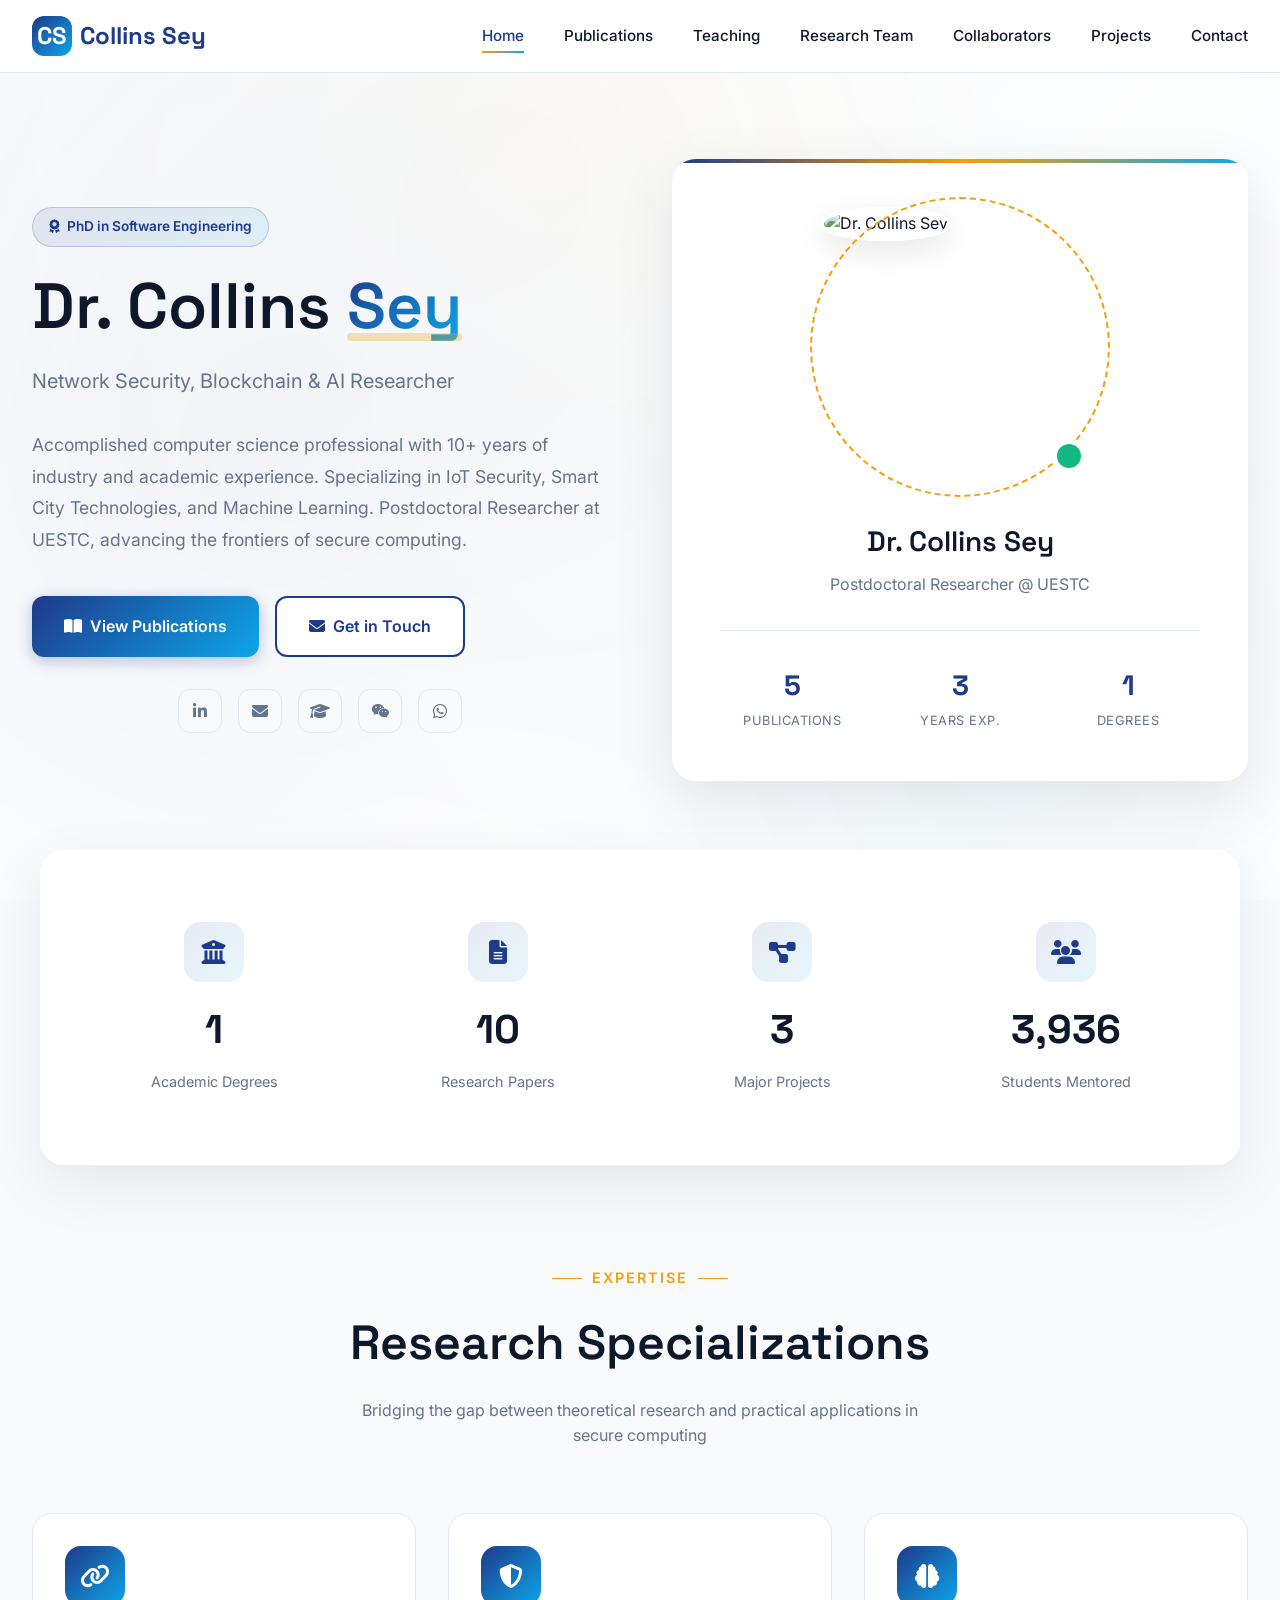
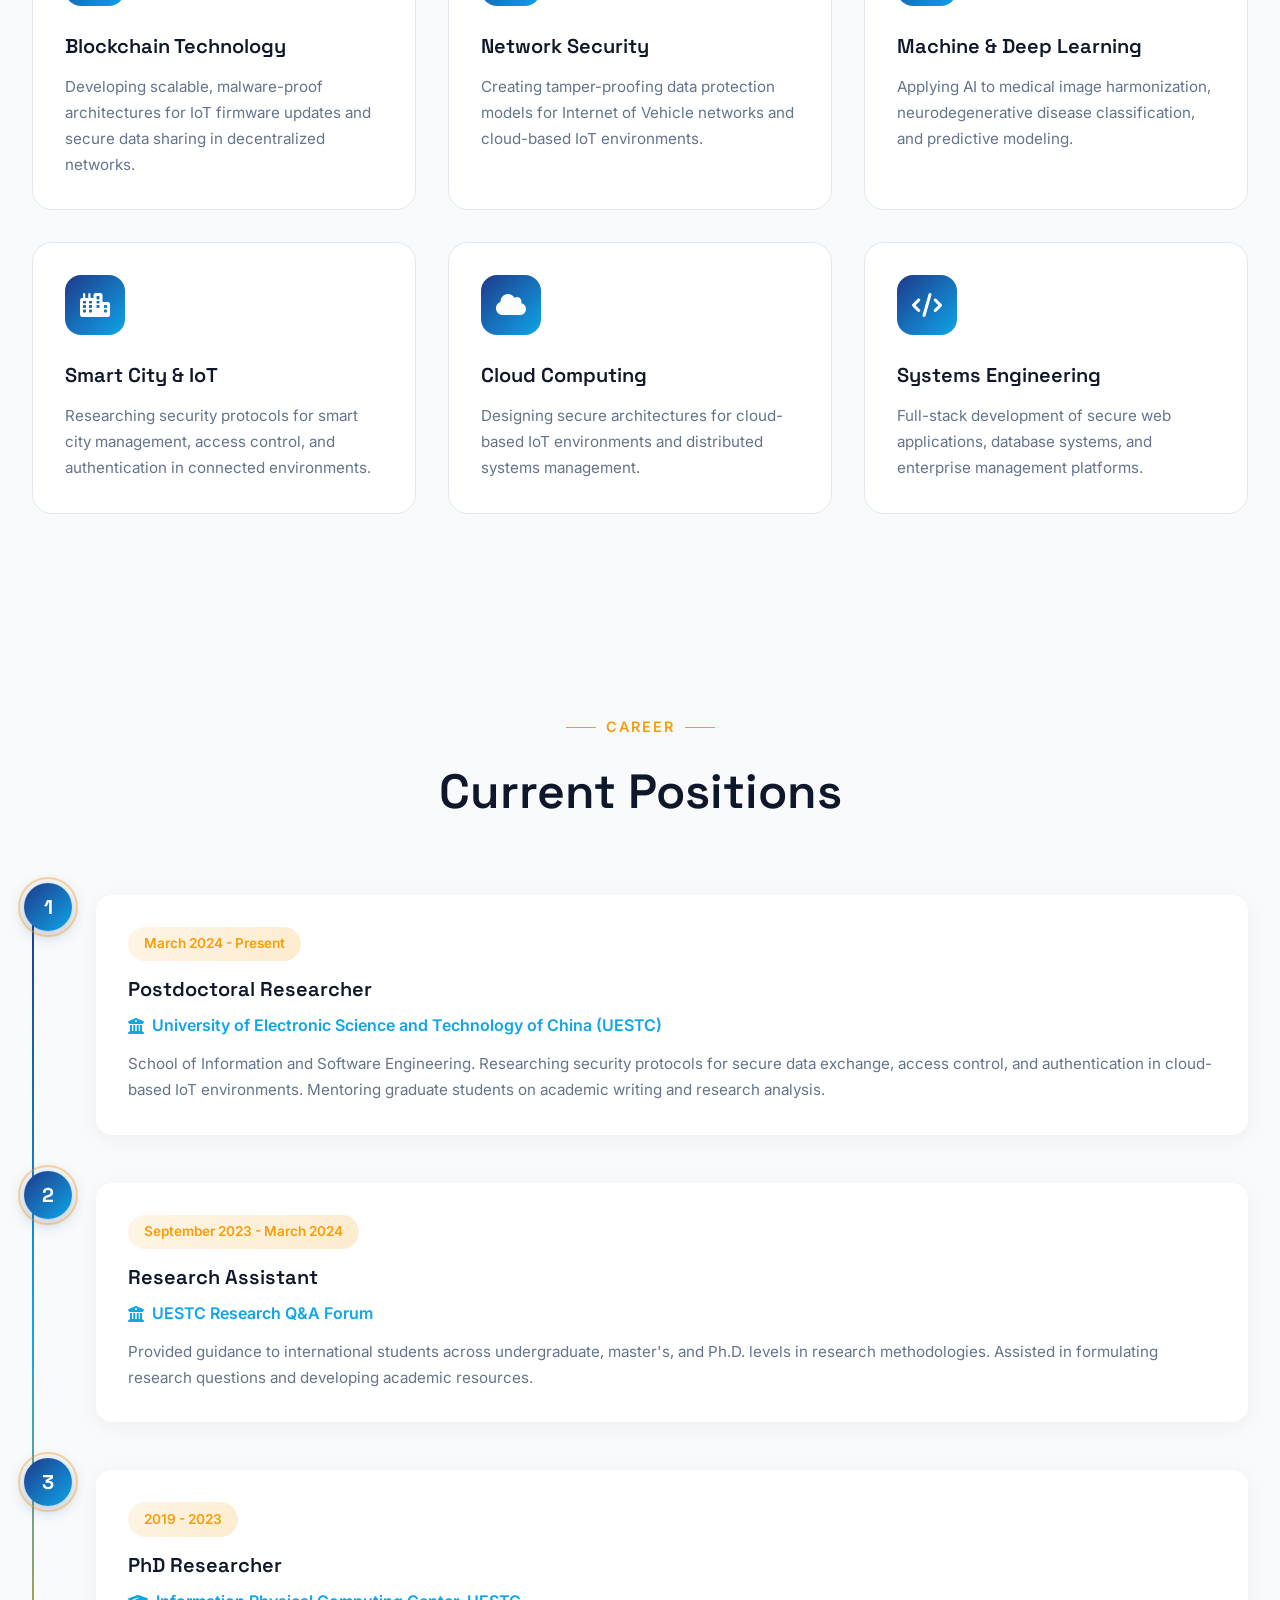
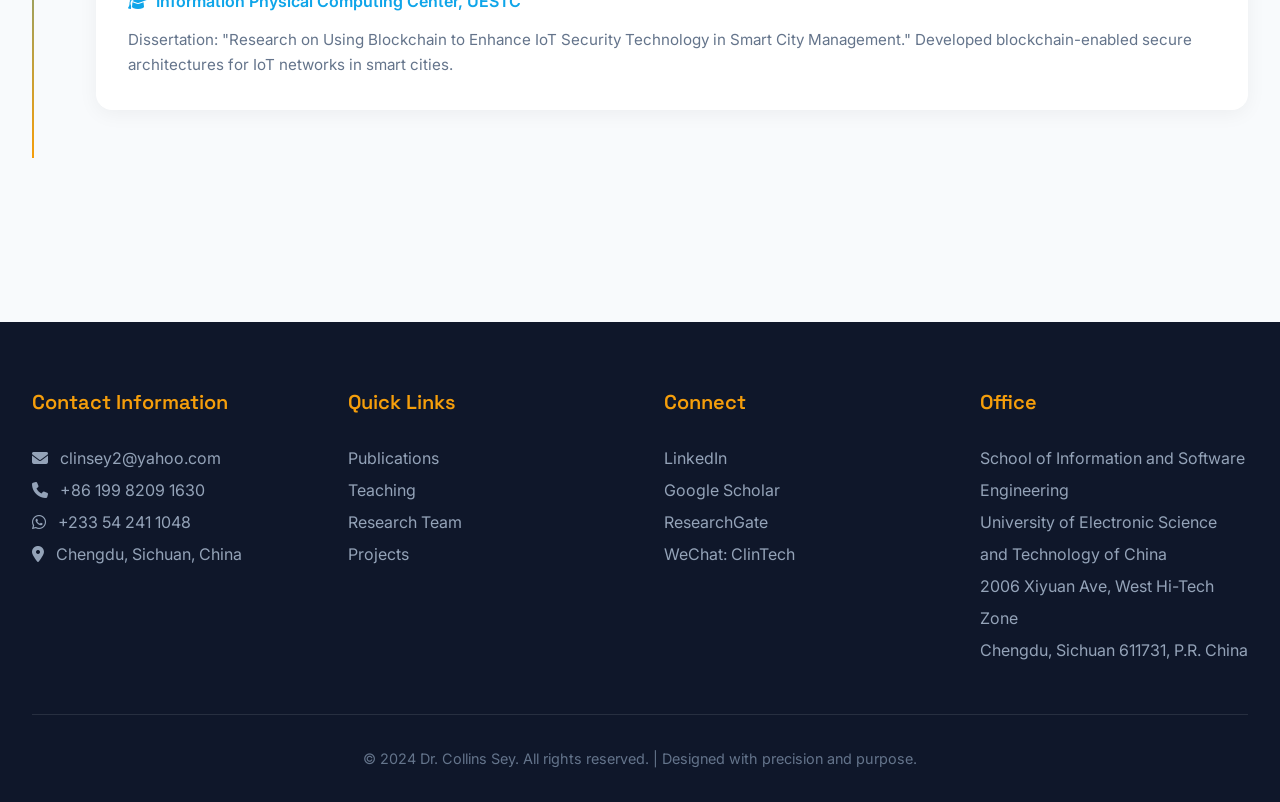
==== index.html @ 9ec41e78 "Add files via upload" ====
<!DOCTYPE html>
<html lang="en">
<head>
    <meta charset="UTF-8">
    <meta name="viewport" content="width=device-width, initial-scale=1.0">
    <title>Dr. Collins Sey | Computer Science Researcher & Educator</title>
    <meta name="description" content="Dr. Collins Sey - PhD in Software Engineering, Network Security and Blockchain Researcher, Lecturer at UESTC">
    
    <!-- Fonts -->
    <link rel="preconnect" href="https://fonts.googleapis.com">
    <link rel="preconnect" href="https://fonts.gstatic.com" crossorigin>
    <link href="https://fonts.googleapis.com/css2?family=Inter:wght@300;400;500;600;700&family=Space+Grotesk:wght@500;600;700&display=swap" rel="stylesheet">
    
    <!-- Icons -->
    <link rel="stylesheet" href="https://cdnjs.cloudflare.com/ajax/libs/font-awesome/6.4.0/css/all.min.css">
    
    <style>
        :root {
            --deep-blue: #1e3a8a;
            --gold: #f59e0b;
            --sky-blue: #0ea5e9;
            --dark-slate: #0f172a;
            --white: #ffffff;
            --light-gray: #f8fafc;
            --text-gray: #64748b;
            --border-gray: #e2e8f0;
            
            --ease-out-expo: cubic-bezier(0.16, 1, 0.3, 1);
            --ease-in-out-sine: cubic-bezier(0.37, 0, 0.63, 1);
            --ease-elastic: cubic-bezier(0.68, -0.55, 0.265, 1.55);
            --ease-bounce: cubic-bezier(0.34, 1.56, 0.64, 1);
        }

        * {
            margin: 0;
            padding: 0;
            box-sizing: border-box;
        }

        html {
            scroll-behavior: smooth;
            scroll-padding-top: 80px;
        }

        body {
            font-family: 'Inter', sans-serif;
            background-color: var(--light-gray);
            color: var(--dark-slate);
            line-height: 1.6;
            overflow-x: hidden;
        }

        h1, h2, h3, h4, h5, h6 {
            font-family: 'Space Grotesk', sans-serif;
            font-weight: 600;
        }

        /* Navigation */
        .navbar {
            position: fixed;
            top: 0;
            left: 0;
            right: 0;
            z-index: 1000;
            background: rgba(255, 255, 255, 0.95);
            backdrop-filter: blur(20px);
            border-bottom: 1px solid var(--border-gray);
            transition: all 0.3s var(--ease-out-expo);
        }

        .navbar.scrolled {
            box-shadow: 0 4px 20px rgba(15, 23, 42, 0.08);
        }

        .nav-container {
            max-width: 1400px;
            margin: 0 auto;
            padding: 1rem 2rem;
            display: flex;
            justify-content: space-between;
            align-items: center;
        }

        .logo {
            font-family: 'Space Grotesk', sans-serif;
            font-size: 1.5rem;
            font-weight: 700;
            color: var(--deep-blue);
            text-decoration: none;
            display: flex;
            align-items: center;
            gap: 0.5rem;
            transition: transform 0.3s var(--ease-elastic);
        }

        .logo:hover {
            transform: scale(1.05);
        }

        .logo-icon {
            width: 40px;
            height: 40px;
            background: linear-gradient(135deg, var(--deep-blue), var(--sky-blue));
            border-radius: 12px;
            display: flex;
            align-items: center;
            justify-content: center;
            color: white;
            font-weight: 700;
            animation: pulse 2s var(--ease-in-out-sine) infinite;
        }

        @keyframes pulse {
            0%, 100% { transform: scale(1); box-shadow: 0 0 0 0 rgba(30, 58, 138, 0.4); }
            50% { transform: scale(1.05); box-shadow: 0 0 0 10px rgba(30, 58, 138, 0); }
        }

        .nav-menu {
            display: flex;
            list-style: none;
            gap: 2.5rem;
            align-items: center;
        }

        .nav-link {
            text-decoration: none;
            color: var(--dark-slate);
            font-weight: 500;
            font-size: 0.95rem;
            position: relative;
            padding: 0.5rem 0;
            transition: color 0.3s ease;
        }

        .nav-link::after {
            content: '';
            position: absolute;
            bottom: 0;
            left: 0;
            width: 0;
            height: 2px;
            background: linear-gradient(90deg, var(--gold), var(--sky-blue));
            transition: width 0.3s var(--ease-out-expo);
        }

        .nav-link:hover {
            color: var(--deep-blue);
        }

        .nav-link:hover::after {
            width: 100%;
        }

        .nav-link.active {
            color: var(--deep-blue);
        }

        .nav-link.active::after {
            width: 100%;
        }

        .hamburger {
            display: none;
            flex-direction: column;
            gap: 5px;
            cursor: pointer;
            padding: 0.5rem;
            background: none;
            border: none;
        }

        .hamburger span {
            width: 25px;
            height: 2px;
            background: var(--dark-slate);
            transition: all 0.3s var(--ease-out-expo);
            border-radius: 2px;
        }

        .hamburger.active span:nth-child(1) {
            transform: rotate(45deg) translate(5px, 5px);
        }

        .hamburger.active span:nth-child(2) {
            opacity: 0;
        }

        .hamburger.active span:nth-child(3) {
            transform: rotate(-45deg) translate(5px, -5px);
        }

        /* Mobile Menu */
        .mobile-menu {
            position: fixed;
            top: 70px;
            left: 0;
            right: 0;
            background: white;
            padding: 2rem;
            transform: translateY(-100%);
            opacity: 0;
            visibility: hidden;
            transition: all 0.4s var(--ease-out-expo);
            box-shadow: 0 10px 30px rgba(0,0,0,0.1);
        }

        .mobile-menu.active {
            transform: translateY(0);
            opacity: 1;
            visibility: visible;
        }

        .mobile-menu .nav-link {
            display: block;
            padding: 1rem 0;
            font-size: 1.1rem;
            border-bottom: 1px solid var(--border-gray);
        }

        /* Hero Section */
        .hero {
            min-height: 100vh;
            display: flex;
            align-items: center;
            padding: 120px 2rem 80px;
            position: relative;
            overflow: hidden;
            background: linear-gradient(135deg, var(--light-gray) 0%, #ffffff 100%);
        }

        .hero-bg-pattern {
            position: absolute;
            top: 0;
            left: 0;
            right: 0;
            bottom: 0;
            opacity: 0.03;
            background-image: 
                radial-gradient(circle at 20% 50%, var(--deep-blue) 0%, transparent 50%),
                radial-gradient(circle at 80% 80%, var(--sky-blue) 0%, transparent 50%),
                radial-gradient(circle at 40% 20%, var(--gold) 0%, transparent 50%);
            animation: float 20s ease-in-out infinite;
        }

        @keyframes float {
            0%, 100% { transform: translate(0, 0); }
            50% { transform: translate(-20px, -20px); }
        }

        .hero-container {
            max-width: 1400px;
            margin: 0 auto;
            display: grid;
            grid-template-columns: 1fr 1fr;
            gap: 4rem;
            align-items: center;
            position: relative;
            z-index: 1;
        }

        .hero-content {
            opacity: 0;
            transform: translateY(30px);
            animation: slideUp 0.8s var(--ease-out-expo) forwards;
        }

        @keyframes slideUp {
            to {
                opacity: 1;
                transform: translateY(0);
            }
        }

        .hero-badge {
            display: inline-flex;
            align-items: center;
            gap: 0.5rem;
            background: linear-gradient(135deg, rgba(30, 58, 138, 0.1), rgba(14, 165, 233, 0.1));
            color: var(--deep-blue);
            padding: 0.5rem 1rem;
            border-radius: 50px;
            font-size: 0.85rem;
            font-weight: 600;
            margin-bottom: 1.5rem;
            border: 1px solid rgba(30, 58, 138, 0.2);
            animation: bounce 2s var(--ease-elastic) infinite;
        }

        @keyframes bounce {
            0%, 100% { transform: translateY(0); }
            50% { transform: translateY(-5px); }
        }

        .hero-title {
            font-size: clamp(2.5rem, 5vw, 4rem);
            line-height: 1.1;
            margin-bottom: 1.5rem;
            color: var(--dark-slate);
        }

        .hero-title .highlight {
            background: linear-gradient(135deg, var(--deep-blue), var(--sky-blue));
            -webkit-background-clip: text;
            -webkit-text-fill-color: transparent;
            background-clip: text;
            position: relative;
            display: inline-block;
        }

        .hero-title .highlight::after {
            content: '';
            position: absolute;
            bottom: 0;
            left: 0;
            width: 100%;
            height: 8px;
            background: var(--gold);
            opacity: 0.3;
            border-radius: 4px;
            transform: scaleX(0);
            transform-origin: left;
            animation: expandLine 0.8s var(--ease-out-expo) 0.5s forwards;
        }

        @keyframes expandLine {
            to { transform: scaleX(1); }
        }

        .hero-subtitle {
            font-size: 1.25rem;
            color: var(--text-gray);
            margin-bottom: 2rem;
            font-weight: 400;
            opacity: 0;
            animation: slideUp 0.8s var(--ease-out-expo) 0.2s forwards;
        }

        .hero-description {
            font-size: 1.1rem;
            color: var(--text-gray);
            margin-bottom: 2.5rem;
            max-width: 600px;
            line-height: 1.8;
            opacity: 0;
            animation: slideUp 0.8s var(--ease-out-expo) 0.3s forwards;
        }

        .hero-cta {
            display: flex;
            gap: 1rem;
            flex-wrap: wrap;
            opacity: 0;
            animation: slideUp 0.8s var(--ease-out-expo) 0.4s forwards;
        }

        .btn {
            display: inline-flex;
            align-items: center;
            gap: 0.5rem;
            padding: 1rem 2rem;
            border-radius: 12px;
            font-weight: 600;
            text-decoration: none;
            transition: all 0.3s var(--ease-out-expo);
            cursor: pointer;
            border: none;
            font-size: 1rem;
        }

        .btn-primary {
            background: linear-gradient(135deg, var(--deep-blue), var(--sky-blue));
            color: white;
            box-shadow: 0 4px 15px rgba(30, 58, 138, 0.3);
        }

        .btn-primary:hover {
            transform: translateY(-3px);
            box-shadow: 0 8px 25px rgba(30, 58, 138, 0.4);
        }

        .btn-secondary {
            background: white;
            color: var(--deep-blue);
            border: 2px solid var(--deep-blue);
        }

        .btn-secondary:hover {
            background: var(--deep-blue);
            color: white;
            transform: translateY(-3px);
        }

        /* Hero Image/Card - ENLARGED */
        .hero-visual {
            position: relative;
            opacity: 0;
            transform: translateX(30px);
            animation: slideInRight 0.8s var(--ease-out-expo) 0.3s forwards;
        }

        @keyframes slideInRight {
            to {
                opacity: 1;
                transform: translateX(0);
            }
        }

        .profile-card {
            background: white;
            border-radius: 24px;
            padding: 3rem;
            box-shadow: 0 20px 60px rgba(15, 23, 42, 0.1);
            position: relative;
            overflow: hidden;
        }

        .profile-card::before {
            content: '';
            position: absolute;
            top: 0;
            left: 0;
            right: 0;
            height: 4px;
            background: linear-gradient(90deg, var(--deep-blue), var(--gold), var(--sky-blue));
        }

        /* ENLARGED Profile Image Container */
        .profile-image-container {
            width: 280px;
            height: 280px;
            margin: 0 auto 2rem;
            position: relative;
        }

        .profile-image {
            width: 100%;
            height: 100%;
            border-radius: 50%;
            object-fit: cover;
            border: 4px solid white;
            box-shadow: 0 10px 30px rgba(0,0,0,0.1);
        }

        .profile-ring {
            position: absolute;
            top: -10px;
            left: -10px;
            right: -10px;
            bottom: -10px;
            border: 2px dashed var(--gold);
            border-radius: 50%;
            animation: rotate 20s linear infinite;
        }

        @keyframes rotate {
            from { transform: rotate(0deg); }
            to { transform: rotate(360deg); }
        }

        .profile-status {
            position: absolute;
            bottom: 15px;
            right: 15px;
            width: 32px;
            height: 32px;
            background: #10b981;
            border: 4px solid white;
            border-radius: 50%;
            animation: pulse-green 2s infinite;
        }

        @keyframes pulse-green {
            0%, 100% { box-shadow: 0 0 0 0 rgba(16, 185, 129, 0.4); }
            50% { box-shadow: 0 0 0 12px rgba(16, 185, 129, 0); }
        }

        .profile-info {
            text-align: center;
        }

        .profile-name {
            font-size: 1.75rem;
            color: var(--dark-slate);
            margin-bottom: 0.5rem;
        }

        .profile-title {
            color: var(--text-gray);
            font-size: 1rem;
            margin-bottom: 2rem;
        }

        .profile-stats {
            display: grid;
            grid-template-columns: repeat(3, 1fr);
            gap: 1.5rem;
            margin-top: 2rem;
            padding-top: 2rem;
            border-top: 1px solid var(--border-gray);
        }

        .stat-item {
            text-align: center;
        }

        .stat-number {
            font-family: 'Space Grotesk', sans-serif;
            font-size: 1.75rem;
            font-weight: 700;
            color: var(--deep-blue);
            display: block;
        }

        .stat-label {
            font-size: 0.8rem;
            color: var(--text-gray);
            text-transform: uppercase;
            letter-spacing: 0.5px;
        }

        /* Progress Bar */
        .scroll-progress {
            position: fixed;
            top: 0;
            left: 0;
            height: 3px;
            background: linear-gradient(90deg, var(--deep-blue), var(--gold), var(--sky-blue));
            z-index: 1001;
            width: 0%;
            transition: width 0.1s linear;
        }

        /* Social Links */
        .social-links {
            display: flex;
            gap: 1rem;
            margin-top: 2rem;
            justify-content: center;
        }

        .social-link {
            width: 44px;
            height: 44px;
            border-radius: 12px;
            display: flex;
            align-items: center;
            justify-content: center;
            color: var(--text-gray);
            background: var(--light-gray);
            text-decoration: none;
            transition: all 0.3s var(--ease-elastic);
            border: 1px solid var(--border-gray);
        }

        .social-link:hover {
            background: var(--deep-blue);
            color: white;
            transform: translateY(-5px) scale(1.1);
            border-color: var(--deep-blue);
        }

        /* Section Styling */
        section {
            padding: 100px 2rem;
            max-width: 1400px;
            margin: 0 auto;
        }

        .section-header {
            text-align: center;
            margin-bottom: 4rem;
        }

        .section-tag {
            display: inline-block;
            color: var(--gold);
            font-weight: 600;
            font-size: 0.9rem;
            text-transform: uppercase;
            letter-spacing: 2px;
            margin-bottom: 1rem;
            position: relative;
        }

        .section-tag::before,
        .section-tag::after {
            content: '';
            position: absolute;
            top: 50%;
            width: 30px;
            height: 1px;
            background: var(--gold);
        }

        .section-tag::before { right: calc(100% + 10px); }
        .section-tag::after { left: calc(100% + 10px); }

        .section-title {
            font-size: clamp(2rem, 4vw, 3rem);
            color: var(--dark-slate);
            margin-bottom: 1rem;
        }

        /* Quick Stats Section */
        .quick-stats {
            background: white;
            border-radius: 24px;
            padding: 3rem;
            margin: -50px auto 0;
            max-width: 1200px;
            box-shadow: 0 20px 60px rgba(15, 23, 42, 0.08);
            display: grid;
            grid-template-columns: repeat(4, 1fr);
            gap: 2rem;
            position: relative;
            z-index: 2;
            opacity: 0;
            transform: translateY(30px);
        }

        .quick-stats.visible {
            animation: slideUp 0.8s var(--ease-out-expo) forwards;
        }

        .quick-stat {
            text-align: center;
            padding: 1.5rem;
            border-radius: 16px;
            transition: all 0.3s var(--ease-out-expo);
            position: relative;
            overflow: hidden;
        }

        .quick-stat::before {
            content: '';
            position: absolute;
            top: 0;
            left: 0;
            width: 100%;
            height: 4px;
            background: var(--deep-blue);
            transform: scaleX(0);
            transition: transform 0.3s var(--ease-out-expo);
        }

        .quick-stat:hover {
            background: var(--light-gray);
            transform: translateY(-5px);
        }

        .quick-stat:hover::before {
            transform: scaleX(1);
        }

        .quick-stat-icon {
            width: 60px;
            height: 60px;
            background: linear-gradient(135deg, rgba(30, 58, 138, 0.1), rgba(14, 165, 233, 0.1));
            border-radius: 16px;
            display: flex;
            align-items: center;
            justify-content: center;
            margin: 0 auto 1rem;
            color: var(--deep-blue);
            font-size: 1.5rem;
            transition: all 0.3s var(--ease-elastic);
        }

        .quick-stat:hover .quick-stat-icon {
            transform: scale(1.1) rotate(5deg);
            background: linear-gradient(135deg, var(--deep-blue), var(--sky-blue));
            color: white;
        }

        .quick-stat-number {
            font-family: 'Space Grotesk', sans-serif;
            font-size: 2.5rem;
            font-weight: 700;
            color: var(--dark-slate);
            margin-bottom: 0.5rem;
        }

        .quick-stat-label {
            color: var(--text-gray);
            font-size: 0.9rem;
        }

        /* Specializations Grid */
        .specializations {
            display: grid;
            grid-template-columns: repeat(auto-fit, minmax(300px, 1fr));
            gap: 2rem;
            margin-top: 3rem;
        }

        .spec-card {
            background: white;
            padding: 2rem;
            border-radius: 20px;
            border: 1px solid var(--border-gray);
            transition: all 0.4s var(--ease-out-expo);
            position: relative;
            overflow: hidden;
            opacity: 0;
            transform: translateY(30px);
        }

        .spec-card.visible {
            animation: slideUp 0.6s var(--ease-out-expo) forwards;
        }

        .spec-card:hover {
            transform: translateY(-10px);
            box-shadow: 0 20px 40px rgba(15, 23, 42, 0.1);
            border-color: var(--deep-blue);
        }

        .spec-card::after {
            content: '';
            position: absolute;
            top: 0;
            left: 0;
            width: 100%;
            height: 100%;
            background: linear-gradient(135deg, transparent 0%, rgba(30, 58, 138, 0.03) 100%);
            opacity: 0;
            transition: opacity 0.3s ease;
        }

        .spec-card:hover::after {
            opacity: 1;
        }

        .spec-icon {
            width: 60px;
            height: 60px;
            background: linear-gradient(135deg, var(--deep-blue), var(--sky-blue));
            border-radius: 16px;
            display: flex;
            align-items: center;
            justify-content: center;
            color: white;
            font-size: 1.5rem;
            margin-bottom: 1.5rem;
            transition: transform 0.3s var(--ease-elastic);
        }

        .spec-card:hover .spec-icon {
            transform: scale(1.1) rotate(-5deg);
        }

        .spec-title {
            font-size: 1.25rem;
            margin-bottom: 0.75rem;
            color: var(--dark-slate);
        }

        .spec-desc {
            color: var(--text-gray);
            font-size: 0.95rem;
            line-height: 1.7;
        }

        /* Timeline for Experience - IMPROVED BOUNCING STEPS */
        .timeline {
            position: relative;
            padding-left: 4rem;
        }

        .timeline::before {
            content: '';
            position: absolute;
            left: 0;
            top: 0;
            bottom: 0;
            width: 2px;
            background: linear-gradient(180deg, var(--deep-blue), var(--sky-blue), var(--gold));
        }

        .timeline-item {
            position: relative;
            padding-bottom: 3rem;
            opacity: 0;
            transform: translateX(30px);
        }

        .timeline-item.visible {
            animation: slideInRight 0.6s var(--ease-out-expo) forwards;
        }

        .timeline-item::before {
            content: '';
            position: absolute;
            left: -4rem;
            top: 0;
            width: 16px;
            height: 16px;
            background: white;
            border: 3px solid var(--deep-blue);
            border-radius: 50%;
            transform: translateX(-7px);
            transition: all 0.3s var(--ease-elastic);
        }

        .timeline-item:hover::before {
            background: var(--gold);
            transform: translateX(-7px) scale(1.3);
            border-color: var(--gold);
        }

        .timeline-content {
            background: white;
            padding: 2rem;
            border-radius: 16px;
            box-shadow: 0 4px 20px rgba(0,0,0,0.05);
            transition: all 0.3s var(--ease-out-expo);
        }

        .timeline-content:hover {
            transform: translateX(10px);
            box-shadow: 0 8px 30px rgba(0,0,0,0.1);
        }

        .timeline-date {
            display: inline-block;
            background: linear-gradient(135deg, rgba(245, 158, 11, 0.1), rgba(245, 158, 11, 0.2));
            color: var(--gold);
            padding: 0.4rem 1rem;
            border-radius: 50px;
            font-size: 0.85rem;
            font-weight: 600;
            margin-bottom: 0.75rem;
        }

        .timeline-title {
            font-size: 1.25rem;
            color: var(--dark-slate);
            margin-bottom: 0.5rem;
        }

        .timeline-org {
            color: var(--sky-blue);
            font-weight: 600;
            margin-bottom: 0.75rem;
            display: flex;
            align-items: center;
            gap: 0.5rem;
        }

        .timeline-desc {
            color: var(--text-gray);
            font-size: 0.95rem;
            line-height: 1.7;
        }

        /* IMPROVED Bouncing Step Numbers */
        .step-number {
            position: absolute;
            left: -4.5rem;
            top: -0.75rem;
            width: 48px;
            height: 48px;
            background: linear-gradient(135deg, var(--deep-blue), var(--sky-blue));
            color: white;
            border-radius: 50%;
            display: flex;
            align-items: center;
            justify-content: center;
            font-family: 'Space Grotesk', sans-serif;
            font-weight: 700;
            font-size: 1.25rem;
            box-shadow: 0 4px 15px rgba(30, 58, 138, 0.3);
            z-index: 10;
            animation: bounce-step-enhanced 2.5s var(--ease-bounce) infinite;
            animation-delay: calc(var(--step) * 0.4s);
        }

        /* Shadow ring for depth */
        .step-number::before {
            content: '';
            position: absolute;
            top: 50%;
            left: 50%;
            transform: translate(-50%, -50%);
            width: 56px;
            height: 56px;
            border: 2px solid var(--gold);
            border-radius: 50%;
            opacity: 0.4;
            animation: pulse-ring 2.5s ease-out infinite;
            animation-delay: calc(var(--step) * 0.4s);
        }

        @keyframes bounce-step-enhanced {
            0%, 100% { 
                transform: translateY(0) scale(1); 
                box-shadow: 0 4px 15px rgba(30, 58, 138, 0.3);
            }
            25% { 
                transform: translateY(-12px) scale(1.05); 
                box-shadow: 0 8px 25px rgba(30, 58, 138, 0.4);
            }
            50% { 
                transform: translateY(0) scale(1); 
                box-shadow: 0 4px 15px rgba(30, 58, 138, 0.3);
            }
            75% { 
                transform: translateY(-6px) scale(1.02); 
                box-shadow: 0 6px 20px rgba(30, 58, 138, 0.35);
            }
        }

        @keyframes pulse-ring {
            0%, 100% { 
                transform: translate(-50%, -50%) scale(1); 
                opacity: 0.4;
            }
            50% { 
                transform: translate(-50%, -50%) scale(1.2); 
                opacity: 0;
            }
        }

        /* Hover state for step numbers */
        .timeline-item:hover .step-number {
            animation-play-state: paused;
            transform: scale(1.1);
            background: linear-gradient(135deg, var(--gold), #fbbf24);
        }

        /* Footer */
        footer {
            background: var(--dark-slate);
            color: white;
            padding: 4rem 2rem 2rem;
            margin-top: 4rem;
        }

        .footer-content {
            max-width: 1400px;
            margin: 0 auto;
            display: grid;
            grid-template-columns: repeat(auto-fit, minmax(250px, 1fr));
            gap: 3rem;
        }

        .footer-section h3 {
            color: var(--gold);
            margin-bottom: 1.5rem;
            font-size: 1.25rem;
        }

        .footer-section p, .footer-section a {
            color: #94a3b8;
            text-decoration: none;
            line-height: 2;
            transition: color 0.3s ease;
        }

        .footer-section a:hover {
            color: var(--sky-blue);
        }

        .footer-bottom {
            max-width: 1400px;
            margin: 3rem auto 0;
            padding-top: 2rem;
            border-top: 1px solid rgba(255,255,255,0.1);
            text-align: center;
            color: #64748b;
            font-size: 0.9rem;
        }

        /* Responsive */
        @media (max-width: 1024px) {
            .hero-container {
                grid-template-columns: 1fr;
                text-align: center;
            }

            .hero-description {
                margin-left: auto;
                margin-right: auto;
            }

            .hero-cta {
                justify-content: center;
            }

            .hero-visual {
                order: -1;
            }

            /* Adjusted profile size for tablet */
            .profile-image-container {
                width: 240px;
                height: 240px;
            }

            .quick-stats {
                grid-template-columns: repeat(2, 1fr);
            }
        }

        @media (max-width: 768px) {
            .nav-menu {
                display: none;
            }

            .hamburger {
                display: flex;
            }

            .hero {
                padding: 100px 1.5rem 60px;
            }

            /* Adjusted profile size for mobile */
            .profile-image-container {
                width: 200px;
                height: 200px;
            }

            .profile-card {
                padding: 2rem;
            }

            .quick-stats {
                grid-template-columns: 1fr;
                margin-top: 2rem;
                padding: 2rem;
            }

            .timeline {
                padding-left: 3rem;
            }

            .step-number {
                left: -3.5rem;
                width: 40px;
                height: 40px;
                font-size: 1rem;
            }

            .step-number::before {
                width: 48px;
                height: 48px;
            }

            section {
                padding: 60px 1.5rem;
            }
        }

        /* Accessibility */
        .sr-only {
            position: absolute;
            width: 1px;
            height: 1px;
            padding: 0;
            margin: -1px;
            overflow: hidden;
            clip: rect(0, 0, 0, 0);
            white-space: nowrap;
            border-width: 0;
        }

        :focus-visible {
            outline: 3px solid var(--gold);
            outline-offset: 2px;
        }

        /* Reduced Motion */
        @media (prefers-reduced-motion: reduce) {
            *, *::before, *::after {
                animation-duration: 0.01ms !important;
                animation-iteration-count: 1 !important;
                transition-duration: 0.01ms !important;
                scroll-behavior: auto !important;
            }
        }
    </style>
</head>
<body>
    <!-- Scroll Progress Bar -->
    <div class="scroll-progress" id="scrollProgress"></div>

    <!-- Navigation -->
    <nav class="navbar" id="navbar">
        <div class="nav-container">
            <a href="#home" class="logo" aria-label="Home">
                <div class="logo-icon">CS</div>
                <span>Collins Sey</span>
            </a>

            <ul class="nav-menu" role="menubar">
                <li role="none"><a href="#home" class="nav-link active" role="menuitem">Home</a></li>
                <li role="none"><a href="#publications" class="nav-link" role="menuitem">Publications</a></li>
                <li role="none"><a href="#teaching" class="nav-link" role="menuitem">Teaching</a></li>
                <li role="none"><a href="#research" class="nav-link" role="menuitem">Research Team</a></li>
                <li role="none"><a href="#collaborators" class="nav-link" role="menuitem">Collaborators</a></li>
                <li role="none"><a href="#projects" class="nav-link" role="menuitem">Projects</a></li>
                <li role="none"><a href="#contact" class="nav-link" role="menuitem">Contact</a></li>
            </ul>

            <button class="hamburger" id="hamburger" aria-label="Toggle menu" aria-expanded="false" aria-controls="mobileMenu">
                <span></span>
                <span></span>
                <span></span>
            </button>
        </div>

        <!-- Mobile Menu -->
        <div class="mobile-menu" id="mobileMenu" role="menu">
            <a href="#home" class="nav-link" role="menuitem">Home</a>
            <a href="#publications" class="nav-link" role="menuitem">Publications</a>
            <a href="#teaching" class="nav-link" role="menuitem">Teaching</a>
            <a href="#research" class="nav-link" role="menuitem">Research Team</a>
            <a href="#collaborators" class="nav-link" role="menuitem">Collaborators</a>
            <a href="#projects" class="nav-link" role="menuitem">Projects</a>
            <a href="#contact" class="nav-link" role="menuitem">Contact</a>
        </div>
    </nav>

    <!-- Hero Section -->
    <section class="hero" id="home">
        <div class="hero-bg-pattern"></div>
        
        <div class="hero-container">
            <div class="hero-content">
                <div class="hero-badge">
                    <i class="fas fa-award"></i>
                    <span>PhD in Software Engineering</span>
                </div>
                
                <h1 class="hero-title">
                    Dr. Collins <span class="highlight">Sey</span>
                </h1>
                
                <p class="hero-subtitle">
                    Network Security, Blockchain & AI Researcher
                </p>
                
                <p class="hero-description">
                    Accomplished computer science professional with 10+ years of industry and academic experience. 
                    Specializing in IoT Security, Smart City Technologies, and Machine Learning. Postdoctoral Researcher 
                    at UESTC, advancing the frontiers of secure computing.
                </p>
                
                <div class="hero-cta">
                    <a href="#publications" class="btn btn-primary">
                        <i class="fas fa-book-open"></i>
                        View Publications
                    </a>
                    <a href="#contact" class="btn btn-secondary">
                        <i class="fas fa-envelope"></i>
                        Get in Touch
                    </a>
                </div>

                <div class="social-links">
                    <a href="https://linkedin.com/in/collins-sey-a9304982" target="_blank" rel="noopener" class="social-link" aria-label="LinkedIn">
                        <i class="fab fa-linkedin-in"></i>
                    </a>
                    <a href="mailto:clinsey2@yahoo.com" class="social-link" aria-label="Email">
                        <i class="fas fa-envelope"></i>
                    </a>
                    <a href="#" class="social-link" aria-label="Google Scholar">
                        <i class="fas fa-graduation-cap"></i>
                    </a>
                    <a href="https://wechat.com" class="social-link" aria-label="WeChat">
                        <i class="fab fa-weixin"></i>
                    </a>
                    <a href="https://wa.me/233542411048" target="_blank" rel="noopener" class="social-link" aria-label="WhatsApp">
                        <i class="fab fa-whatsapp"></i>
                    </a>
                </div>
            </div>

            <div class="hero-visual">
                <div class="profile-card">
                    <div class="profile-image-container">
                        <div class="profile-ring"></div>
                        <img src="https://images.unsplash.com/photo-1507003211169-0a1dd7228f2d?w=400&h=400&fit=crop&crop=face" alt="Dr. Collins Sey" class="profile-image">
                        <div class="profile-status" aria-label="Available for collaboration"></div>
                    </div>
                    
                    <div class="profile-info">
                        <h2 class="profile-name">Dr. Collins Sey</h2>
                        <p class="profile-title">Postdoctoral Researcher @ UESTC</p>
                    </div>

                    <div class="profile-stats">
                        <div class="stat-item">
                            <span class="stat-number" data-target="16">0</span>
                            <span class="stat-label">Publications</span>
                        </div>
                        <div class="stat-item">
                            <span class="stat-number" data-target="10">0</span>
                            <span class="stat-label">Years Exp.</span>
                        </div>
                        <div class="stat-item">
                            <span class="stat-number" data-target="4">0</span>
                            <span class="stat-label">Degrees</span>
                        </div>
                    </div>
                </div>
            </div>
        </div>
    </section>

    <!-- Quick Stats Section -->
    <div class="quick-stats" id="quickStats">
        <div class="quick-stat">
            <div class="quick-stat-icon">
                <i class="fas fa-university"></i>
            </div>
            <div class="quick-stat-number" data-target="3">0</div>
            <div class="quick-stat-label">Academic Degrees</div>
        </div>
        <div class="quick-stat">
            <div class="quick-stat-icon">
                <i class="fas fa-file-alt"></i>
            </div>
            <div class="quick-stat-number" data-target="16">0</div>
            <div class="quick-stat-label">Research Papers</div>
        </div>
        <div class="quick-stat">
            <div class="quick-stat-icon">
                <i class="fas fa-project-diagram"></i>
            </div>
            <div class="quick-stat-number" data-target="6">0</div>
            <div class="quick-stat-label">Major Projects</div>
        </div>
        <div class="quick-stat">
            <div class="quick-stat-icon">
                <i class="fas fa-users"></i>
            </div>
            <div class="quick-stat-number" data-target="6000">0</div>
            <div class="quick-stat-label">Students Mentored</div>
        </div>
    </div>

    <!-- Specializations Section -->
    <section id="specializations">
        <div class="section-header">
            <span class="section-tag">Expertise</span>
            <h2 class="section-title">Research Specializations</h2>
            <p style="color: var(--text-gray); max-width: 600px; margin: 0 auto;">
                Bridging the gap between theoretical research and practical applications in secure computing
            </p>
        </div>

        <div class="specializations">
            <div class="spec-card" style="--delay: 0">
                <div class="spec-icon">
                    <i class="fas fa-link"></i>
                </div>
                <h3 class="spec-title">Blockchain Technology</h3>
                <p class="spec-desc">
                    Developing scalable, malware-proof architectures for IoT firmware updates and secure data sharing in decentralized networks.
                </p>
            </div>

            <div class="spec-card" style="--delay: 1">
                <div class="spec-icon">
                    <i class="fas fa-shield-alt"></i>
                </div>
                <h3 class="spec-title">Network Security</h3>
                <p class="spec-desc">
                    Creating tamper-proofing data protection models for Internet of Vehicle networks and cloud-based IoT environments.
                </p>
            </div>

            <div class="spec-card" style="--delay: 2">
                <div class="spec-icon">
                    <i class="fas fa-brain"></i>
                </div>
                <h3 class="spec-title">Machine & Deep Learning</h3>
                <p class="spec-desc">
                    Applying AI to medical image harmonization, neurodegenerative disease classification, and predictive modeling.
                </p>
            </div>

            <div class="spec-card" style="--delay: 3">
                <div class="spec-icon">
                    <i class="fas fa-city"></i>
                </div>
                <h3 class="spec-title">Smart City & IoT</h3>
                <p class="spec-desc">
                    Researching security protocols for smart city management, access control, and authentication in connected environments.
                </p>
            </div>

            <div class="spec-card" style="--delay: 4">
                <div class="spec-icon">
                    <i class="fas fa-cloud"></i>
                </div>
                <h3 class="spec-title">Cloud Computing</h3>
                <p class="spec-desc">
                    Designing secure architectures for cloud-based IoT environments and distributed systems management.
                </p>
            </div>

            <div class="spec-card" style="--delay: 5">
                <div class="spec-icon">
                    <i class="fas fa-code"></i>
                </div>
                <h3 class="spec-title">Systems Engineering</h3>
                <p class="spec-desc">
                    Full-stack development of secure web applications, database systems, and enterprise management platforms.
                </p>
            </div>
        </div>
    </section>

    <!-- Current Position Timeline -->
    <section id="experience">
        <div class="section-header">
            <span class="section-tag">Career</span>
            <h2 class="section-title">Current Positions</h2>
        </div>

        <div class="timeline">
            <div class="timeline-item" style="--step: 0">
                <span class="step-number">1</span>
                <div class="timeline-content">
                    <span class="timeline-date">March 2024 - Present</span>
                    <h3 class="timeline-title">Postdoctoral Researcher</h3>
                    <div class="timeline-org">
                        <i class="fas fa-university"></i>
                        University of Electronic Science and Technology of China (UESTC)
                    </div>
                    <p class="timeline-desc">
                        School of Information and Software Engineering. Researching security protocols for secure data exchange, 
                        access control, and authentication in cloud-based IoT environments. Mentoring graduate students on 
                        academic writing and research analysis.
                    </p>
                </div>
            </div>

            <div class="timeline-item" style="--step: 1">
                <span class="step-number">2</span>
                <div class="timeline-content">
                    <span class="timeline-date">September 2023 - March 2024</span>
                    <h3 class="timeline-title">Research Assistant</h3>
                    <div class="timeline-org">
                        <i class="fas fa-university"></i>
                        UESTC Research Q&A Forum
                    </div>
                    <p class="timeline-desc">
                        Provided guidance to international students across undergraduate, master's, and Ph.D. levels in 
                        research methodologies. Assisted in formulating research questions and developing academic resources.
                    </p>
                </div>
            </div>

            <div class="timeline-item" style="--step: 2">
                <span class="step-number">3</span>
                <div class="timeline-content">
                    <span class="timeline-date">2019 - 2023</span>
                    <h3 class="timeline-title">PhD Researcher</h3>
                    <div class="timeline-org">
                        <i class="fas fa-graduation-cap"></i>
                        Information Physical Computing Center, UESTC
                    </div>
                    <p class="timeline-desc">
                        Dissertation: "Research on Using Blockchain to Enhance IoT Security Technology in Smart City Management." 
                        Developed blockchain-enabled secure architectures for IoT networks in smart cities.
                    </p>
                </div>
            </div>
        </div>
    </section>

    <!-- Footer -->
    <footer id="contact">
        <div class="footer-content">
            <div class="footer-section">
                <h3>Contact Information</h3>
                <p><i class="fas fa-envelope" style="margin-right: 0.5rem;"></i> clinsey2@yahoo.com</p>
                <p><i class="fas fa-phone" style="margin-right: 0.5rem;"></i> +86 199 8209 1630</p>
                <p><i class="fab fa-whatsapp" style="margin-right: 0.5rem;"></i> +233 54 241 1048</p>
                <p><i class="fas fa-map-marker-alt" style="margin-right: 0.5rem;"></i> Chengdu, Sichuan, China</p>
            </div>

            <div class="footer-section">
                <h3>Quick Links</h3>
                <p><a href="#publications">Publications</a></p>
                <p><a href="#teaching">Teaching</a></p>
                <p><a href="#research">Research Team</a></p>
                <p><a href="#projects">Projects</a></p>
            </div>

            <div class="footer-section">
                <h3>Connect</h3>
                <p><a href="https://linkedin.com/in/collins-sey-a9304982" target="_blank">LinkedIn</a></p>
                <p><a href="#">Google Scholar</a></p>
                <p><a href="#">ResearchGate</a></p>
                <p><a href="#">WeChat: ClinTech</a></p>
            </div>

            <div class="footer-section">
                <h3>Office</h3>
                <p>School of Information and Software Engineering</p>
                <p>University of Electronic Science and Technology of China</p>
                <p>2006 Xiyuan Ave, West Hi-Tech Zone</p>
                <p>Chengdu, Sichuan 611731, P.R. China</p>
            </div>
        </div>

        <div class="footer-bottom">
            <p>&copy; 2024 Dr. Collins Sey. All rights reserved. | Designed with precision and purpose.</p>
        </div>
    </footer>

    <script>
        // Scroll Progress Bar
        window.addEventListener('scroll', () => {
            const winScroll = document.body.scrollTop || document.documentElement.scrollTop;
            const height = document.documentElement.scrollHeight - document.documentElement.clientHeight;
            const scrolled = (winScroll / height) * 100;
            document.getElementById('scrollProgress').style.width = scrolled + '%';
        });

        // Navbar scroll effect
        const navbar = document.getElementById('navbar');
        window.addEventListener('scroll', () => {
            if (window.scrollY > 50) {
                navbar.classList.add('scrolled');
            } else {
                navbar.classList.remove('scrolled');
            }
        });

        // Mobile menu toggle
        const hamburger = document.getElementById('hamburger');
        const mobileMenu = document.getElementById('mobileMenu');
        
        hamburger.addEventListener('click', () => {
            hamburger.classList.toggle('active');
            mobileMenu.classList.toggle('active');
            const isExpanded = hamburger.getAttribute('aria-expanded') === 'true';
            hamburger.setAttribute('aria-expanded', !isExpanded);
        });

        // Close mobile menu on link click
        document.querySelectorAll('.mobile-menu .nav-link').forEach(link => {
            link.addEventListener('click', () => {
                hamburger.classList.remove('active');
                mobileMenu.classList.remove('active');
                hamburger.setAttribute('aria-expanded', 'false');
            });
        });

        // Active navigation highlighting
        const sections = document.querySelectorAll('section[id]');
        const navLinks = document.querySelectorAll('.nav-link');

        window.addEventListener('scroll', () => {
            let current = '';
            sections.forEach(section => {
                const sectionTop = section.offsetTop;
                const sectionHeight = section.clientHeight;
                if (scrollY >= (sectionTop - 200)) {
                    current = section.getAttribute('id');
                }
            });

            navLinks.forEach(link => {
                link.classList.remove('active');
                if (link.getAttribute('href').slice(1) === current) {
                    link.classList.add('active');
                }
            });
        });

        // Intersection Observer for animations
        const observerOptions = {
            threshold: 0.1,
            rootMargin: '0px 0px -50px 0px'
        };

        const observer = new IntersectionObserver((entries) => {
            entries.forEach(entry => {
                if (entry.isIntersecting) {
                    entry.target.classList.add('visible');
                    
                    // Animate numbers
                    if (entry.target.querySelectorAll('.quick-stat-number').length) {
                        entry.target.querySelectorAll('.quick-stat-number').forEach(stat => {
                            animateNumber(stat);
                        });
                    }
                    
                    if (entry.target.classList.contains('stat-number')) {
                        animateNumber(entry.target);
                    }
                }
            });
        }, observerOptions);

        // Observe elements
        document.querySelectorAll('.quick-stats').forEach(el => observer.observe(el));
        document.querySelectorAll('.spec-card').forEach(el => observer.observe(el));
        document.querySelectorAll('.timeline-item').forEach(el => observer.observe(el));
        document.querySelectorAll('.stat-number').forEach(el => observer.observe(el));

        // Number animation function
        function animateNumber(element) {
            const target = parseInt(element.getAttribute('data-target'));
            const duration = 2000;
            const step = target / (duration / 16);
            let current = 0;

            const timer = setInterval(() => {
                current += step;
                if (current >= target) {
                    element.textContent = target.toLocaleString();
                    clearInterval(timer);
                } else {
                    element.textContent = Math.floor(current).toLocaleString();
                }
            }, 16);
        }

        // Smooth scroll for anchor links
        document.querySelectorAll('a[href^="#"]').forEach(anchor => {
            anchor.addEventListener('click', function (e) {
                e.preventDefault();
                const target = document.querySelector(this.getAttribute('href'));
                if (target) {
                    target.scrollIntoView({
                        behavior: 'smooth',
                        block: 'start'
                    });
                }
            });
        });

        // Stagger animation for specializations
        const specCards = document.querySelectorAll('.spec-card');
        specCards.forEach((card, index) => {
            card.style.animationDelay = `${index * 0.1}s`;
        });

        // Add parallax effect to hero background
        window.addEventListener('scroll', () => {
            const scrolled = window.pageYOffset;
            const parallax = document.querySelector('.hero-bg-pattern');
            if (parallax) {
                parallax.style.transform = `translateY(${scrolled * 0.5}px)`;
            }
        });
    </script>
</body>
</html>
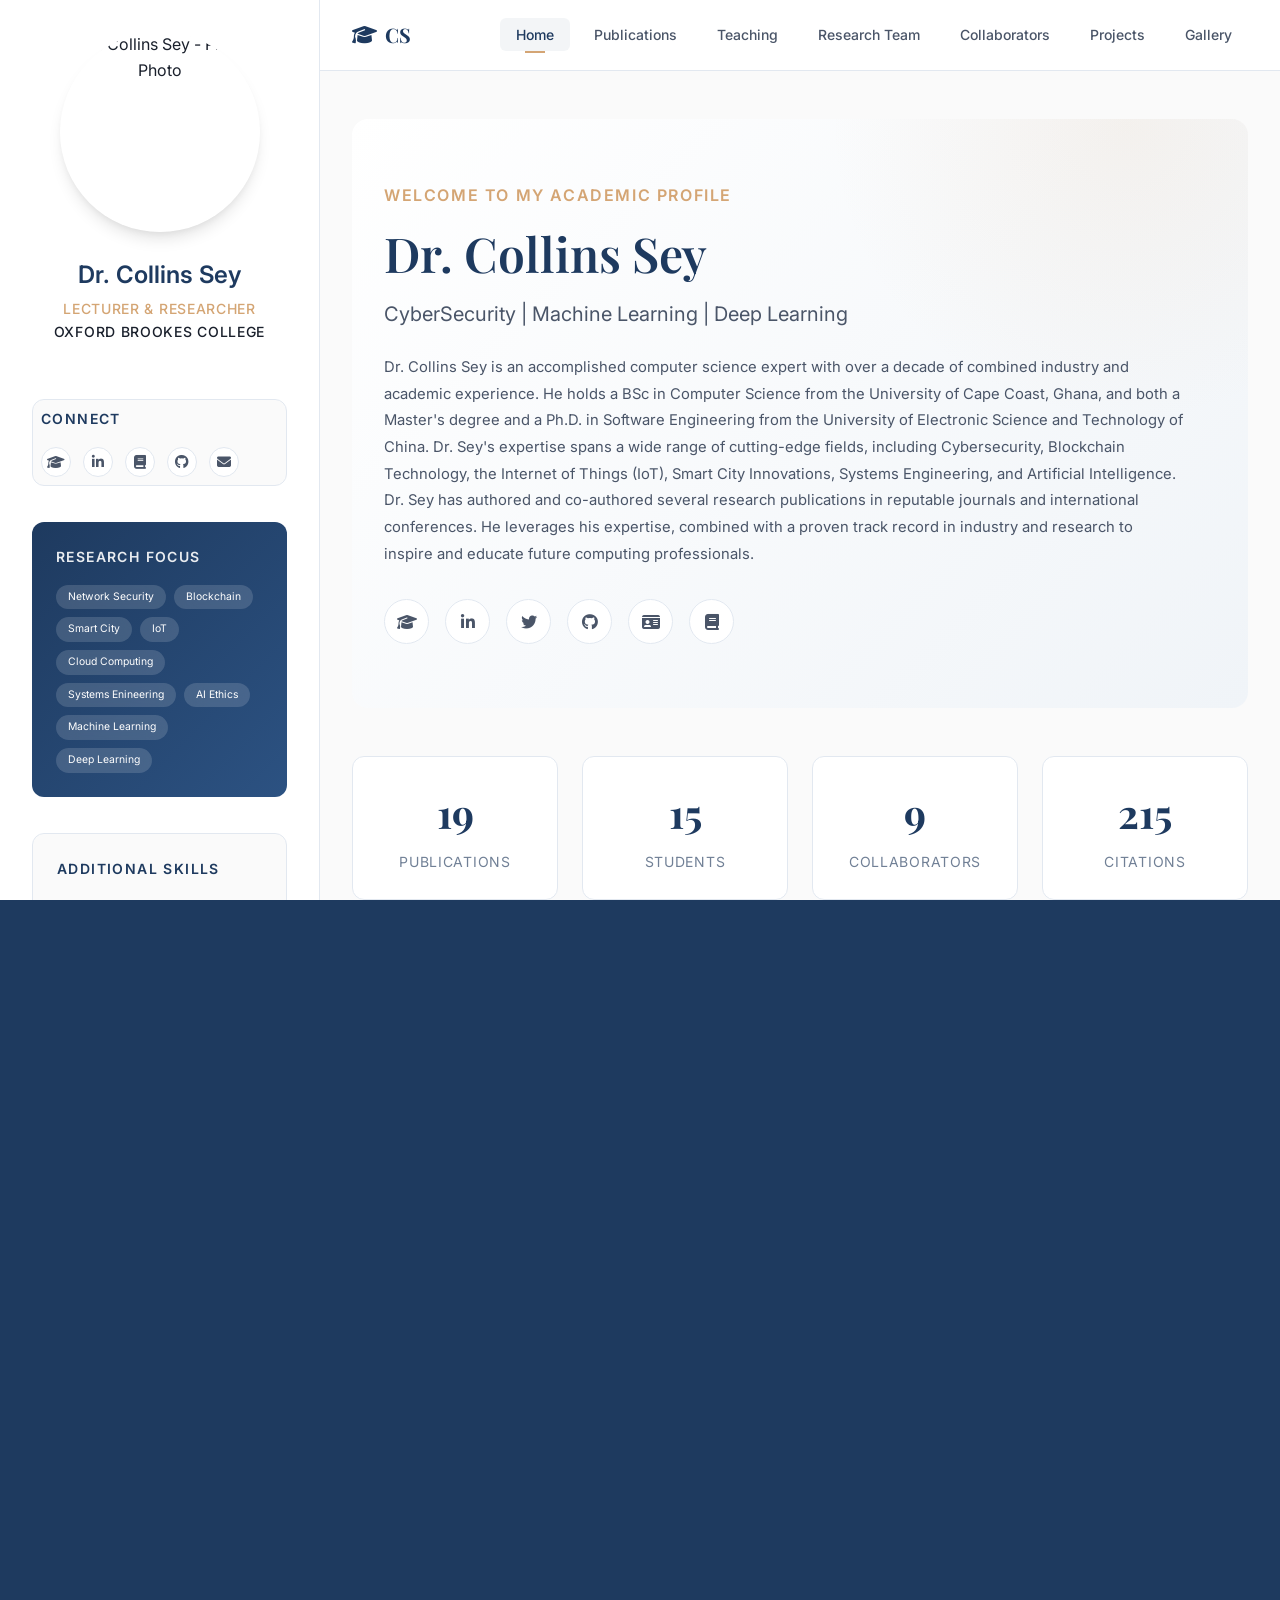
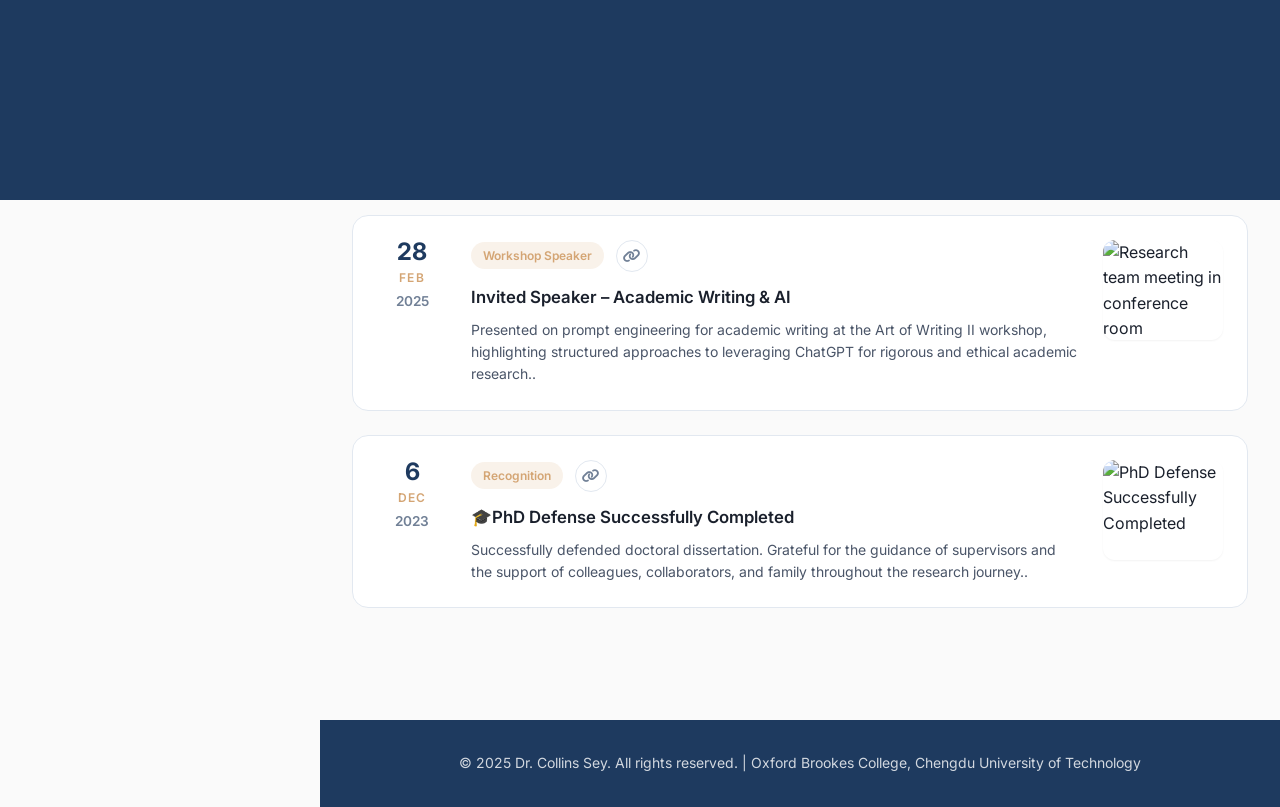
==== commit 907a866e: "Add files via upload" ====
--- a/index.html
+++ b/index.html
@@ -3,32 +3,30 @@
 <head>
     <meta charset="UTF-8">
     <meta name="viewport" content="width=device-width, initial-scale=1.0">
-    <title>Dr. Collins Sey | Computer Science Researcher & Educator</title>
-    <meta name="description" content="Dr. Collins Sey - PhD in Software Engineering, Network Security and Blockchain Researcher, Lecturer at UESTC">
-    
-    <!-- Fonts -->
+    <title>Dr. Collins Sey | Academic Profile</title>
+    <link rel="icon" type="image/png" href="img/favicon.png">
     <link rel="preconnect" href="https://fonts.googleapis.com">
     <link rel="preconnect" href="https://fonts.gstatic.com" crossorigin>
-    <link href="https://fonts.googleapis.com/css2?family=Inter:wght@300;400;500;600;700&family=Space+Grotesk:wght@500;600;700&display=swap" rel="stylesheet">
-    
-    <!-- Icons -->
+    <link href="https://fonts.googleapis.com/css2?family=Inter:wght@300;400;500;600;700&family=Playfair+Display:wght@400;500;600;700&display=swap" rel="stylesheet">
     <link rel="stylesheet" href="https://cdnjs.cloudflare.com/ajax/libs/font-awesome/6.4.0/css/all.min.css">
-    
+    <link rel="stylesheet" href="css/style.css">
     <style>
         :root {
-            --deep-blue: #1e3a8a;
-            --gold: #f59e0b;
-            --sky-blue: #0ea5e9;
-            --dark-slate: #0f172a;
-            --white: #ffffff;
-            --light-gray: #f8fafc;
-            --text-gray: #64748b;
-            --border-gray: #e2e8f0;
-            
-            --ease-out-expo: cubic-bezier(0.16, 1, 0.3, 1);
-            --ease-in-out-sine: cubic-bezier(0.37, 0, 0.63, 1);
-            --ease-elastic: cubic-bezier(0.68, -0.55, 0.265, 1.55);
-            --ease-bounce: cubic-bezier(0.34, 1.56, 0.64, 1);
+            --primary: #1e3a5f;
+            --primary-light: #2c5282;
+            --accent: #d4a574;
+            --accent-light: #e8c9a8;
+            --bg-primary: #fafafa;
+            --bg-secondary: #ffffff;
+            --text-primary: #1a202c;
+            --text-secondary: #4a5568;
+            --text-muted: #718096;
+            --border: #e2e8f0;
+            --shadow-sm: 0 1px 2px 0 rgba(0, 0, 0, 0.05);
+            --shadow-md: 0 4px 6px -1px rgba(0, 0, 0, 0.1), 0 2px 4px -1px rgba(0, 0, 0, 0.06);
+            --shadow-lg: 0 10px 15px -3px rgba(0, 0, 0, 0.1), 0 4px 6px -2px rgba(0, 0, 0, 0.05);
+            --transition: all 0.3s cubic-bezier(0.4, 0, 0.2, 1);
+            --transition-slow: all 0.5s cubic-bezier(0.4, 0, 0.2, 1);
         }
 
         * {
@@ -39,1017 +37,1029 @@
 
         html {
             scroll-behavior: smooth;
-            scroll-padding-top: 80px;
         }
 
         body {
             font-family: 'Inter', sans-serif;
-            background-color: var(--light-gray);
-            color: var(--dark-slate);
+            background-color: var(--bg-primary);
+            color: var(--text-primary);
             line-height: 1.6;
             overflow-x: hidden;
         }
 
-        h1, h2, h3, h4, h5, h6 {
-            font-family: 'Space Grotesk', sans-serif;
+        h1, h2, h3, h4 {
+            font-family: 'Playfair Display', serif;
             font-weight: 600;
         }
 
-        /* Navigation */
-        .navbar {
+        /* Progress Bar */
+        .progress-container {
             position: fixed;
             top: 0;
             left: 0;
-            right: 0;
-            z-index: 1000;
+            width: 100%;
+            height: 3px;
+            background: transparent;
+            z-index: 1001;
+        }
+
+        .progress-bar {
+            height: 100%;
+            background: linear-gradient(90deg, var(--primary) 0%, var(--accent) 100%);
+            width: 0%;
+            transition: width 0.1s ease-out;
+        }
+
+        /* Layout */
+        .app-container {
+            display: flex;
+            min-height: 100vh;
+        }
+
+        /* Sidebar */
+        .sidebar {
+            position: fixed;
+            left: 0;
+            top: 0;
+            width: 320px;
+            height: 100vh;
+            background: var(--bg-secondary);
+            border-right: 1px solid var(--border);
+            padding: 2rem;
+            display: flex;
+            flex-direction: column;
+            z-index: 100;
+            overflow-y: auto;
+            transition: var(--transition);
+        }
+
+        .sidebar-profile {
+            text-align: center;
+            margin-bottom: 2rem;
+        }
+
+        .profile-photo-container {
+            position: relative;
+            width: 200px;
+            height: 200px;
+            margin: 0 auto 1.5rem;
+            border-radius: 50%;
+            overflow: hidden;
+            box-shadow: var(--shadow-lg);
+            animation: pulse-glow 3s ease-in-out infinite;
+        }
+
+        @keyframes pulse-glow {
+            0%, 100% { box-shadow: 0 10px 30px rgba(30, 58, 95, 0.2); }
+            50% { box-shadow: 0 15px 40px rgba(30, 58, 95, 0.35); }
+        }
+
+        .profile-photo {
+            width: 100%;
+            height: 100%;
+            object-fit: cover;
+            transition: var(--transition);
+        }
+
+        .profile-photo-container:hover .profile-photo {
+            transform: scale(1.05);
+        }
+
+        .sidebar-name {
+            font-size: 1.5rem;
+            color: var(--primary);
+            margin-bottom: 0.25rem;
+            animation: fade-in-up 0.8s ease-out;
+			font-family: 'Inter', sans-serif;
+        }
+
+        .sidebar-title {
+            font-size: 0.875rem;
+            color: var(--accent);
+            font-weight: 500;
+            letter-spacing: 0.05em;
+            text-transform: uppercase;
+            animation: fade-in-up 0.8s ease-out 0.1s both;
+        }
+		
+		.sidebar-title-sub {
+            font-size: 0.875rem;
+            
+            font-weight: 500;
+            letter-spacing: 0.05em;
+            text-transform: uppercase;
+            animation: fade-in-up 0.8s ease-out 0.1s both;
+        }
+
+        .research-focus {
+            margin: 0.8rem 0;
+            padding: 1.5rem;
+            background: linear-gradient(135deg, var(--primary) 0%, var(--primary-light) 100%);
+            border-radius: 12px;
+            color: white;
+            animation: fade-in-up 0.8s ease-out 0.2s both;
+        }
+
+        .research-focus h3 {
+            font-size: 0.875rem;
+            text-transform: uppercase;
+            letter-spacing: 0.1em;
+            margin-bottom: 1rem;
+            opacity: 0.9;
+			font-family: 'Inter', sans-serif;
+        }
+
+        .research-tags {
+            display: flex;
+            flex-wrap: wrap;
+            gap: 0.5rem;
+        }
+
+        .research-tag {
+            background: rgba(255, 255, 255, 0.15);
+            padding: 0.25rem 0.75rem;
+            border-radius: 20px;
+            font-size: 0.65rem;
+            backdrop-filter: blur(10px);
+            transition: var(--transition);
+        }
+
+        .research-tag:hover {
+            background: rgba(255, 255, 255, 0.25);
+            transform: translateY(-2px);
+        }
+
+        /* Additional Expertise Section */
+        .additional-expertise {
+            margin: 1.5rem 0;
+            padding: 1.5rem;
+            background: var(--bg-primary);
+            border-radius: 12px;
+            border: 1px solid var(--border);
+            animation: fade-in-up 0.8s ease-out 0.25s both;
+        }
+
+        .additional-expertise h3 {
+            font-size: 0.875rem;
+            text-transform: uppercase;
+            letter-spacing: 0.1em;
+            color: var(--primary);
+            margin-bottom: 1rem;
+            font-family: 'Inter', sans-serif;
+            font-weight: 600;
+        }
+
+        .expertise-list {
+            list-style: none;
+        }
+
+        .expertise-item {
+            display: flex;
+            align-items: flex-start;
+            gap: 0.75rem;
+            margin-bottom: 0.75rem;
+            font-size: 0.775rem;
+            color: var(--text-secondary);
+            transition: var(--transition);
+        }
+
+        .expertise-item:hover {
+            color: var(--primary);
+            transform: translateX(5px);
+        }
+
+        .expertise-item i {
+            color: var(--accent);
+            margin-top: 0.25rem;
+            font-size: 0.5rem;
+        }
+
+        .expertise-item:last-child {
+            margin-bottom: 0;
+        }
+
+        /* Sidebar Social Links */
+        .sidebar-social {
+            margin: 1.5rem 0;
+            padding: 0.5rem;
+            background: var(--bg-primary);
+            border-radius: 12px;
+            border: 1px solid var(--border);
+            animation: fade-in-up 0.8s ease-out 0.35s both;
+        }
+
+        .sidebar-social h3 {
+            font-size: 0.875rem;
+            text-transform: uppercase;
+            letter-spacing: 0.1em;
+            color: var(--primary);
+            margin-bottom: 1rem;
+            font-family: 'Inter', sans-serif;
+            font-weight: 600;
+        }
+
+        .sidebar-social-links {
+            display: flex;
+            gap: 0.75rem;
+            flex-wrap: wrap;
+        }
+
+        .sidebar-social-link {
+            width: 30px;
+            height: 30px;
+            border-radius: 50%;
+            background: var(--bg-secondary);
+            border: 1px solid var(--border);
+            display: flex;
+            align-items: center;
+            justify-content: center;
+            color: var(--text-secondary);
+            text-decoration: none;
+            transition: var(--transition);
+            font-size: 0.875rem;
+        }
+
+        .sidebar-social-link:hover {
+            background: var(--primary);
+            border-color: var(--primary);
+            color: white;
+            transform: translateY(-3px);
+            box-shadow: var(--shadow-md);
+        }
+
+        .sidebar-contact {
+            margin-top: auto;
+            padding-top: 1.18rem;
+            border-top: 1px solid var(--border);
+            animation: fade-in-up 0.8s ease-out 0.4s both;
+        }
+
+        .sidebar-contact h4 {
+            font-size: 0.975rem;
+            color: var(--text-secondary);
+            margin-bottom: 1rem;
+            font-family: 'Inter', sans-serif;
+            font-weight: 500;
+        }
+
+        .contact-item {
+            display: flex;
+            align-items: center;
+            gap: 0.75rem;
+            margin-bottom: 0.75rem;
+            font-size: 0.775rem;
+            color: var(--text-secondary);
+            transition: var(--transition);
+        }
+
+        .contact-item:hover {
+            color: var(--primary);
+            transform: translateX(5px);
+        }
+
+        .contact-item i {
+            width: 20px;
+            color: var(--accent);
+        }
+
+        /* Mobile Sidebar Toggle */
+        .sidebar-toggle {
+            display: none;
+            position: fixed;
+            top: 1rem;
+            left: 1rem;
+            z-index: 101;
+            background: var(--bg-secondary);
+            border: 1px solid var(--border);
+            padding: 0.75rem;
+            border-radius: 8px;
+            cursor: pointer;
+            box-shadow: var(--shadow-md);
+            transition: var(--transition);
+        }
+
+        .sidebar-toggle:hover {
+            background: var(--primary);
+            color: white;
+        }
+
+        /* Main Content */
+        .main-content {
+            margin-left: 320px;
+            flex: 1;
+            min-height: 100vh;
+        }
+
+        /* Navigation */
+        .top-nav {
+            position: sticky;
+            top: 0;
             background: rgba(255, 255, 255, 0.95);
-            backdrop-filter: blur(20px);
-            border-bottom: 1px solid var(--border-gray);
-            transition: all 0.3s var(--ease-out-expo);
-        }
-
-        .navbar.scrolled {
-            box-shadow: 0 4px 20px rgba(15, 23, 42, 0.08);
+            backdrop-filter: blur(10px);
+            border-bottom: 1px solid var(--border);
+            padding: 0 2rem;
+            z-index: 99;
+            transition: var(--transition);
         }
 
         .nav-container {
-            max-width: 1400px;
+            max-width: 1200px;
             margin: 0 auto;
-            padding: 1rem 2rem;
             display: flex;
             justify-content: space-between;
             align-items: center;
-        }
-
-        .logo {
-            font-family: 'Space Grotesk', sans-serif;
-            font-size: 1.5rem;
+            height: 70px;
+        }
+
+        .nav-logo {
+            font-family: 'Playfair Display', serif;
+            font-size: 1.25rem;
             font-weight: 700;
-            color: var(--deep-blue);
+            color: var(--primary);
             text-decoration: none;
             display: flex;
             align-items: center;
             gap: 0.5rem;
-            transition: transform 0.3s var(--ease-elastic);
-        }
-
-        .logo:hover {
-            transform: scale(1.05);
-        }
-
-        .logo-icon {
-            width: 40px;
-            height: 40px;
-            background: linear-gradient(135deg, var(--deep-blue), var(--sky-blue));
-            border-radius: 12px;
-            display: flex;
-            align-items: center;
-            justify-content: center;
-            color: white;
-            font-weight: 700;
-            animation: pulse 2s var(--ease-in-out-sine) infinite;
-        }
-
-        @keyframes pulse {
-            0%, 100% { transform: scale(1); box-shadow: 0 0 0 0 rgba(30, 58, 138, 0.4); }
-            50% { transform: scale(1.05); box-shadow: 0 0 0 10px rgba(30, 58, 138, 0); }
-        }
-
-        .nav-menu {
+        }
+
+        .nav-links {
             display: flex;
             list-style: none;
-            gap: 2.5rem;
-            align-items: center;
+            gap: 0.5rem;
         }
 
         .nav-link {
             text-decoration: none;
-            color: var(--dark-slate);
+            color: var(--text-secondary);
+            font-size: 0.875rem;
             font-weight: 500;
-            font-size: 0.95rem;
+            padding: 0.5rem 1rem;
+            border-radius: 6px;
+            transition: var(--transition);
             position: relative;
-            padding: 0.5rem 0;
-            transition: color 0.3s ease;
+        }
+
+        .nav-link:hover,
+        .nav-link.active {
+            color: var(--primary);
+            background: rgba(30, 58, 95, 0.05);
         }
 
         .nav-link::after {
             content: '';
             position: absolute;
-            bottom: 0;
-            left: 0;
+            bottom: -2px;
+            left: 50%;
+            transform: translateX(-50%);
             width: 0;
             height: 2px;
-            background: linear-gradient(90deg, var(--gold), var(--sky-blue));
-            transition: width 0.3s var(--ease-out-expo);
-        }
-
-        .nav-link:hover {
-            color: var(--deep-blue);
-        }
-
-        .nav-link:hover::after {
-            width: 100%;
-        }
-
-        .nav-link.active {
-            color: var(--deep-blue);
-        }
-
+            background: var(--accent);
+            transition: var(--transition);
+        }
+
+        .nav-link:hover::after,
         .nav-link.active::after {
-            width: 100%;
-        }
-
-        .hamburger {
+            width: 20px;
+        }
+
+        /* Mobile Navigation - Only visible on small screens */
+        .mobile-nav-toggle {
             display: none;
-            flex-direction: column;
-            gap: 5px;
+            background: none;
+            border: none;
+            font-size: 1.5rem;
+            color: var(--primary);
             cursor: pointer;
             padding: 0.5rem;
-            background: none;
-            border: none;
-        }
-
-        .hamburger span {
-            width: 25px;
-            height: 2px;
-            background: var(--dark-slate);
-            transition: all 0.3s var(--ease-out-expo);
-            border-radius: 2px;
-        }
-
-        .hamburger.active span:nth-child(1) {
-            transform: rotate(45deg) translate(5px, 5px);
-        }
-
-        .hamburger.active span:nth-child(2) {
-            opacity: 0;
-        }
-
-        .hamburger.active span:nth-child(3) {
-            transform: rotate(-45deg) translate(5px, -5px);
-        }
-
-        /* Mobile Menu */
-        .mobile-menu {
+            z-index: 1000;
+            transition: var(--transition);
+        }
+
+        .mobile-nav-toggle:hover {
+            color: var(--accent);
+        }
+
+        .mobile-nav {
+            display: none;
             position: fixed;
             top: 70px;
             left: 0;
             right: 0;
-            background: white;
-            padding: 2rem;
-            transform: translateY(-100%);
+            background: var(--bg-secondary);
+            border-bottom: 1px solid var(--border);
+            box-shadow: var(--shadow-lg);
+            z-index: 98;
+            max-height: 0;
+            overflow: hidden;
+            transition: max-height 0.3s ease-out;
+        }
+
+        .mobile-nav.active {
+            max-height: 500px;
+        }
+
+        .mobile-nav-links {
+            list-style: none;
+            padding: 1rem;
+        }
+
+        .mobile-nav-link {
+            display: block;
+            padding: 1rem;
+            color: var(--text-secondary);
+            text-decoration: none;
+            font-weight: 500;
+            border-radius: 8px;
+            transition: var(--transition);
+            border-bottom: 1px solid var(--border);
+        }
+
+        .mobile-nav-link:last-child {
+            border-bottom: none;
+        }
+
+        .mobile-nav-link:hover,
+        .mobile-nav-link.active {
+            background: rgba(30, 58, 95, 0.05);
+            color: var(--primary);
+            padding-left: 1.5rem;
+        }
+
+        .mobile-nav-link i {
+            margin-right: 0.75rem;
+            width: 20px;
+            color: var(--accent);
+        }
+
+        /* Page Content */
+        .page-section {
+            max-width: 1000px;
+            margin: 0 auto;
+            padding: 3rem 2rem;
             opacity: 0;
-            visibility: hidden;
-            transition: all 0.4s var(--ease-out-expo);
-            box-shadow: 0 10px 30px rgba(0,0,0,0.1);
-        }
-
-        .mobile-menu.active {
-            transform: translateY(0);
-            opacity: 1;
-            visibility: visible;
-        }
-
-        .mobile-menu .nav-link {
-            display: block;
-            padding: 1rem 0;
-            font-size: 1.1rem;
-            border-bottom: 1px solid var(--border-gray);
-        }
-
-        /* Hero Section */
-        .hero {
-            min-height: 100vh;
-            display: flex;
-            align-items: center;
-            padding: 120px 2rem 80px;
-            position: relative;
-            overflow: hidden;
-            background: linear-gradient(135deg, var(--light-gray) 0%, #ffffff 100%);
-        }
-
-        .hero-bg-pattern {
-            position: absolute;
-            top: 0;
-            left: 0;
-            right: 0;
-            bottom: 0;
-            opacity: 0.03;
-            background-image: 
-                radial-gradient(circle at 20% 50%, var(--deep-blue) 0%, transparent 50%),
-                radial-gradient(circle at 80% 80%, var(--sky-blue) 0%, transparent 50%),
-                radial-gradient(circle at 40% 20%, var(--gold) 0%, transparent 50%);
-            animation: float 20s ease-in-out infinite;
-        }
-
-        @keyframes float {
-            0%, 100% { transform: translate(0, 0); }
-            50% { transform: translate(-20px, -20px); }
-        }
-
-        .hero-container {
-            max-width: 1400px;
-            margin: 0 auto;
-            display: grid;
-            grid-template-columns: 1fr 1fr;
-            gap: 4rem;
-            align-items: center;
-            position: relative;
-            z-index: 1;
-        }
-
-        .hero-content {
-            opacity: 0;
-            transform: translateY(30px);
-            animation: slideUp 0.8s var(--ease-out-expo) forwards;
-        }
-
-        @keyframes slideUp {
+            transform: translateY(20px);
+            animation: fade-in-up 0.6s ease-out forwards;
+        }
+
+        @keyframes fade-in-up {
             to {
                 opacity: 1;
                 transform: translateY(0);
             }
         }
 
-        .hero-badge {
-            display: inline-flex;
-            align-items: center;
-            gap: 0.5rem;
-            background: linear-gradient(135deg, rgba(30, 58, 138, 0.1), rgba(14, 165, 233, 0.1));
-            color: var(--deep-blue);
-            padding: 0.5rem 1rem;
-            border-radius: 50px;
-            font-size: 0.85rem;
-            font-weight: 600;
-            margin-bottom: 1.5rem;
-            border: 1px solid rgba(30, 58, 138, 0.2);
-            animation: bounce 2s var(--ease-elastic) infinite;
-        }
-
-        @keyframes bounce {
-            0%, 100% { transform: translateY(0); }
-            50% { transform: translateY(-5px); }
-        }
-
-        .hero-title {
-            font-size: clamp(2.5rem, 5vw, 4rem);
-            line-height: 1.1;
-            margin-bottom: 1.5rem;
-            color: var(--dark-slate);
-        }
-
-        .hero-title .highlight {
-            background: linear-gradient(135deg, var(--deep-blue), var(--sky-blue));
-            -webkit-background-clip: text;
-            -webkit-text-fill-color: transparent;
-            background-clip: text;
+        .section-header {
+            margin-bottom: 3rem;
+            position: relative;
+        }
+
+        .section-header::before {
+            content: '';
+            position: absolute;
+            left: -2rem;
+            top: 0;
+            width: 4px;
+            height: 100%;
+            background: linear-gradient(180deg, var(--accent) 0%, var(--primary) 100%);
+            border-radius: 2px;
+        }
+
+        .section-title {
+            font-size: 2.5rem;
+            color: var(--primary);
+            margin-bottom: 0.5rem;
             position: relative;
             display: inline-block;
-        }
-
-        .hero-title .highlight::after {
+			
+        }
+
+        .section-title::after {
             content: '';
             position: absolute;
-            bottom: 0;
+            bottom: -5px;
             left: 0;
-            width: 100%;
-            height: 8px;
-            background: var(--gold);
-            opacity: 0.3;
-            border-radius: 4px;
-            transform: scaleX(0);
-            transform-origin: left;
-            animation: expandLine 0.8s var(--ease-out-expo) 0.5s forwards;
-        }
-
-        @keyframes expandLine {
-            to { transform: scaleX(1); }
-        }
-
-        .hero-subtitle {
-            font-size: 1.25rem;
-            color: var(--text-gray);
-            margin-bottom: 2rem;
-            font-weight: 400;
-            opacity: 0;
-            animation: slideUp 0.8s var(--ease-out-expo) 0.2s forwards;
-        }
-
-        .hero-description {
-            font-size: 1.1rem;
-            color: var(--text-gray);
-            margin-bottom: 2.5rem;
-            max-width: 600px;
-            line-height: 1.8;
-            opacity: 0;
-            animation: slideUp 0.8s var(--ease-out-expo) 0.3s forwards;
-        }
-
-        .hero-cta {
-            display: flex;
-            gap: 1rem;
-            flex-wrap: wrap;
-            opacity: 0;
-            animation: slideUp 0.8s var(--ease-out-expo) 0.4s forwards;
-        }
-
-        .btn {
-            display: inline-flex;
-            align-items: center;
-            gap: 0.5rem;
-            padding: 1rem 2rem;
-            border-radius: 12px;
-            font-weight: 600;
-            text-decoration: none;
-            transition: all 0.3s var(--ease-out-expo);
-            cursor: pointer;
-            border: none;
-            font-size: 1rem;
-        }
-
-        .btn-primary {
-            background: linear-gradient(135deg, var(--deep-blue), var(--sky-blue));
-            color: white;
-            box-shadow: 0 4px 15px rgba(30, 58, 138, 0.3);
-        }
-
-        .btn-primary:hover {
-            transform: translateY(-3px);
-            box-shadow: 0 8px 25px rgba(30, 58, 138, 0.4);
-        }
-
-        .btn-secondary {
-            background: white;
-            color: var(--deep-blue);
-            border: 2px solid var(--deep-blue);
-        }
-
-        .btn-secondary:hover {
-            background: var(--deep-blue);
-            color: white;
-            transform: translateY(-3px);
-        }
-
-        /* Hero Image/Card - ENLARGED */
-        .hero-visual {
-            position: relative;
-            opacity: 0;
-            transform: translateX(30px);
-            animation: slideInRight 0.8s var(--ease-out-expo) 0.3s forwards;
-        }
-
-        @keyframes slideInRight {
-            to {
-                opacity: 1;
-                transform: translateX(0);
-            }
-        }
-
-        .profile-card {
-            background: white;
-            border-radius: 24px;
-            padding: 3rem;
-            box-shadow: 0 20px 60px rgba(15, 23, 42, 0.1);
+            width: 60px;
+            height: 3px;
+            background: var(--accent);
+            animation: expand-width 1s ease-out 0.5s both;
+        }
+
+        @keyframes expand-width {
+            from { width: 0; }
+            to { width: 60px; }
+        }
+
+        .section-subtitle {
+            color: var(--text-muted);
+            font-size: 1.125rem;
+            font-weight: 300;
+        }
+
+        /* Hero Section */
+        .hero {
+            background: linear-gradient(135deg, var(--bg-secondary) 0%, #f0f4f8 100%);
+            padding: 4rem 2rem;
+            border-radius: 16px;
+            margin-bottom: 3rem;
             position: relative;
             overflow: hidden;
         }
 
-        .profile-card::before {
+        .hero::before {
             content: '';
             position: absolute;
-            top: 0;
-            left: 0;
-            right: 0;
-            height: 4px;
-            background: linear-gradient(90deg, var(--deep-blue), var(--gold), var(--sky-blue));
-        }
-
-        /* ENLARGED Profile Image Container */
-        .profile-image-container {
-            width: 280px;
-            height: 280px;
-            margin: 0 auto 2rem;
+            top: -50%;
+            right: -20%;
+            width: 600px;
+            height: 600px;
+            background: radial-gradient(circle, rgba(212, 165, 116, 0.1) 0%, transparent 70%);
+            animation: float 6s ease-in-out infinite;
+        }
+
+        @keyframes float {
+            0%, 100% { transform: translate(0, 0) rotate(0deg); }
+            50% { transform: translate(-30px, -30px) rotate(5deg); }
+        }
+
+        .hero-content {
             position: relative;
-        }
-
-        .profile-image {
-            width: 100%;
-            height: 100%;
-            border-radius: 50%;
-            object-fit: cover;
-            border: 4px solid white;
-            box-shadow: 0 10px 30px rgba(0,0,0,0.1);
-        }
-
-        .profile-ring {
-            position: absolute;
-            top: -10px;
-            left: -10px;
-            right: -10px;
-            bottom: -10px;
-            border: 2px dashed var(--gold);
-            border-radius: 50%;
-            animation: rotate 20s linear infinite;
-        }
-
-        @keyframes rotate {
-            from { transform: rotate(0deg); }
-            to { transform: rotate(360deg); }
-        }
-
-        .profile-status {
-            position: absolute;
-            bottom: 15px;
-            right: 15px;
-            width: 32px;
-            height: 32px;
-            background: #10b981;
-            border: 4px solid white;
-            border-radius: 50%;
-            animation: pulse-green 2s infinite;
-        }
-
-        @keyframes pulse-green {
-            0%, 100% { box-shadow: 0 0 0 0 rgba(16, 185, 129, 0.4); }
-            50% { box-shadow: 0 0 0 12px rgba(16, 185, 129, 0); }
-        }
-
-        .profile-info {
-            text-align: center;
-        }
-
-        .profile-name {
-            font-size: 1.75rem;
-            color: var(--dark-slate);
+            z-index: 1;
+        }
+
+        .hero-greeting {
+            font-size: 1rem;
+            color: var(--accent);
+            font-weight: 600;
+            text-transform: uppercase;
+            letter-spacing: 0.1em;
+            margin-bottom: 1rem;
+            animation: fade-in-up 0.6s ease-out;
+        }
+
+        .hero-name {
+            font-size: 3rem;
+            color: var(--primary);
+            margin-bottom: 1rem;
+            line-height: 1.2;
+            animation: fade-in-up 0.6s ease-out 0.1s both;
+        }
+
+        .hero-title {
+            font-size: 1.25rem;
+            color: var(--text-secondary);
+            margin-bottom: 1.5rem;
+            font-weight: 400;
+            animation: fade-in-up 0.6s ease-out 0.2s both;
+        }
+
+        .hero-bio {
+            font-size: 0.925rem;
+            color: var(--text-secondary);
+            line-height: 1.8;
+            max-width: 800px;
+            animation: fade-in-up 0.6s ease-out 0.3s both;
+        }
+
+        /* Achievement Highlights */
+        .achievements {
+            display: grid;
+            grid-template-columns: repeat(auto-fit, minmax(250px, 1fr));
+            gap: 1.5rem;
+            margin-top: 3rem;
+        }
+
+        .achievement-card {
+            background: var(--bg-secondary);
+            padding: 1.5rem;
+            border-radius: 12px;
+            border: 1px solid var(--border);
+            box-shadow: var(--shadow-sm);
+            transition: var(--transition);
+            opacity: 0;
+            transform: translateY(20px);
+            animation: fade-in-up 0.6s ease-out forwards;
+        }
+
+        .achievement-card:nth-child(1) { animation-delay: 0.1s; }
+        .achievement-card:nth-child(2) { animation-delay: 0.2s; }
+        .achievement-card:nth-child(3) { animation-delay: 0.3s; }
+
+        .achievement-card:hover {
+            transform: translateY(-5px);
+            box-shadow: var(--shadow-lg);
+            border-color: var(--accent-light);
+        }
+
+        .achievement-icon {
+            width: 50px;
+            height: 50px;
+            background: linear-gradient(135deg, var(--accent-light) 0%, var(--accent) 100%);
+            border-radius: 12px;
+            display: flex;
+            align-items: center;
+            justify-content: center;
+            margin-bottom: 1rem;
+            color: white;
+            font-size: 1.25rem;
+        }
+
+        .achievement-title {
+            font-size: 1rem;
+            color: var(--primary);
             margin-bottom: 0.5rem;
-        }
-
-        .profile-title {
-            color: var(--text-gray);
-            font-size: 1rem;
-            margin-bottom: 2rem;
-        }
-
-        .profile-stats {
-            display: grid;
-            grid-template-columns: repeat(3, 1fr);
-            gap: 1.5rem;
-            margin-top: 2rem;
-            padding-top: 2rem;
-            border-top: 1px solid var(--border-gray);
-        }
-
-        .stat-item {
-            text-align: center;
-        }
-
-        .stat-number {
-            font-family: 'Space Grotesk', sans-serif;
-            font-size: 1.75rem;
-            font-weight: 700;
-            color: var(--deep-blue);
-            display: block;
-        }
-
-        .stat-label {
-            font-size: 0.8rem;
-            color: var(--text-gray);
-            text-transform: uppercase;
-            letter-spacing: 0.5px;
-        }
-
-        /* Progress Bar */
-        .scroll-progress {
-            position: fixed;
-            top: 0;
-            left: 0;
-            height: 3px;
-            background: linear-gradient(90deg, var(--deep-blue), var(--gold), var(--sky-blue));
-            z-index: 1001;
-            width: 0%;
-            transition: width 0.1s linear;
-        }
-
-        /* Social Links */
+            font-family: 'Inter', sans-serif;
+            font-weight: 600;
+        }
+
+        .achievement-desc {
+            font-size: 0.875rem;
+            color: var(--text-muted);
+        }
+
+        /* Social Media */
         .social-links {
             display: flex;
             gap: 1rem;
             margin-top: 2rem;
-            justify-content: center;
+            animation: fade-in-up 0.6s ease-out 0.4s both;
         }
 
         .social-link {
-            width: 44px;
-            height: 44px;
-            border-radius: 12px;
+            width: 45px;
+            height: 45px;
+            border-radius: 50%;
+            background: var(--bg-secondary);
+            border: 1px solid var(--border);
             display: flex;
             align-items: center;
             justify-content: center;
-            color: var(--text-gray);
-            background: var(--light-gray);
+            color: var(--text-secondary);
             text-decoration: none;
-            transition: all 0.3s var(--ease-elastic);
-            border: 1px solid var(--border-gray);
-        }
-
-        .social-link:hover {
-            background: var(--deep-blue);
-            color: white;
-            transform: translateY(-5px) scale(1.1);
-            border-color: var(--deep-blue);
-        }
-
-        /* Section Styling */
-        section {
-            padding: 100px 2rem;
-            max-width: 1400px;
-            margin: 0 auto;
-        }
-
-        .section-header {
-            text-align: center;
-            margin-bottom: 4rem;
-        }
-
-        .section-tag {
-            display: inline-block;
-            color: var(--gold);
-            font-weight: 600;
-            font-size: 0.9rem;
-            text-transform: uppercase;
-            letter-spacing: 2px;
-            margin-bottom: 1rem;
-            position: relative;
-        }
-
-        .section-tag::before,
-        .section-tag::after {
-            content: '';
-            position: absolute;
-            top: 50%;
-            width: 30px;
-            height: 1px;
-            background: var(--gold);
-        }
-
-        .section-tag::before { right: calc(100% + 10px); }
-        .section-tag::after { left: calc(100% + 10px); }
-
-        .section-title {
-            font-size: clamp(2rem, 4vw, 3rem);
-            color: var(--dark-slate);
-            margin-bottom: 1rem;
-        }
-
-        /* Quick Stats Section */
-        .quick-stats {
-            background: white;
-            border-radius: 24px;
-            padding: 3rem;
-            margin: -50px auto 0;
-            max-width: 1200px;
-            box-shadow: 0 20px 60px rgba(15, 23, 42, 0.08);
-            display: grid;
-            grid-template-columns: repeat(4, 1fr);
-            gap: 2rem;
-            position: relative;
-            z-index: 2;
-            opacity: 0;
-            transform: translateY(30px);
-        }
-
-        .quick-stats.visible {
-            animation: slideUp 0.8s var(--ease-out-expo) forwards;
-        }
-
-        .quick-stat {
-            text-align: center;
-            padding: 1.5rem;
-            border-radius: 16px;
-            transition: all 0.3s var(--ease-out-expo);
+            transition: var(--transition);
             position: relative;
             overflow: hidden;
         }
 
-        .quick-stat::before {
-            content: '';
-            position: absolute;
-            top: 0;
-            left: 0;
-            width: 100%;
-            height: 4px;
-            background: var(--deep-blue);
-            transform: scaleX(0);
-            transition: transform 0.3s var(--ease-out-expo);
-        }
-
-        .quick-stat:hover {
-            background: var(--light-gray);
-            transform: translateY(-5px);
-        }
-
-        .quick-stat:hover::before {
-            transform: scaleX(1);
-        }
-
-        .quick-stat-icon {
-            width: 60px;
-            height: 60px;
-            background: linear-gradient(135deg, rgba(30, 58, 138, 0.1), rgba(14, 165, 233, 0.1));
-            border-radius: 16px;
-            display: flex;
-            align-items: center;
-            justify-content: center;
-            margin: 0 auto 1rem;
-            color: var(--deep-blue);
-            font-size: 1.5rem;
-            transition: all 0.3s var(--ease-elastic);
-        }
-
-        .quick-stat:hover .quick-stat-icon {
-            transform: scale(1.1) rotate(5deg);
-            background: linear-gradient(135deg, var(--deep-blue), var(--sky-blue));
-            color: white;
-        }
-
-        .quick-stat-number {
-            font-family: 'Space Grotesk', sans-serif;
-            font-size: 2.5rem;
-            font-weight: 700;
-            color: var(--dark-slate);
-            margin-bottom: 0.5rem;
-        }
-
-        .quick-stat-label {
-            color: var(--text-gray);
-            font-size: 0.9rem;
-        }
-
-        /* Specializations Grid */
-        .specializations {
-            display: grid;
-            grid-template-columns: repeat(auto-fit, minmax(300px, 1fr));
-            gap: 2rem;
-            margin-top: 3rem;
-        }
-
-        .spec-card {
-            background: white;
-            padding: 2rem;
-            border-radius: 20px;
-            border: 1px solid var(--border-gray);
-            transition: all 0.4s var(--ease-out-expo);
-            position: relative;
-            overflow: hidden;
-            opacity: 0;
-            transform: translateY(30px);
-        }
-
-        .spec-card.visible {
-            animation: slideUp 0.6s var(--ease-out-expo) forwards;
-        }
-
-        .spec-card:hover {
-            transform: translateY(-10px);
-            box-shadow: 0 20px 40px rgba(15, 23, 42, 0.1);
-            border-color: var(--deep-blue);
-        }
-
-        .spec-card::after {
+        .social-link::before {
             content: '';
             position: absolute;
             top: 0;
             left: 0;
             width: 100%;
             height: 100%;
-            background: linear-gradient(135deg, transparent 0%, rgba(30, 58, 138, 0.03) 100%);
+            background: linear-gradient(135deg, var(--primary) 0%, var(--primary-light) 100%);
             opacity: 0;
-            transition: opacity 0.3s ease;
-        }
-
-        .spec-card:hover::after {
+            transition: var(--transition);
+        }
+
+        .social-link i {
+            position: relative;
+            z-index: 1;
+            transition: var(--transition);
+        }
+
+        .social-link:hover {
+            transform: translateY(-3px);
+            border-color: transparent;
+            color: white;
+        }
+
+        .social-link:hover::before {
             opacity: 1;
         }
 
-        .spec-icon {
-            width: 60px;
-            height: 60px;
-            background: linear-gradient(135deg, var(--deep-blue), var(--sky-blue));
+        /* Stats Section */
+        .stats-grid {
+            display: grid;
+            grid-template-columns: repeat(4, 1fr);
+            gap: 1.5rem;
+            margin: 3rem 0;
+        }
+
+        .stat-item {
+            text-align: center;
+            padding: 1.5rem;
+            background: var(--bg-secondary);
+            border-radius: 12px;
+            border: 1px solid var(--border);
+            transition: var(--transition);
+            opacity: 0;
+            transform: scale(0.9);
+            animation: scale-in 0.5s ease-out forwards;
+        }
+
+        .stat-item:nth-child(1) { animation-delay: 0.1s; }
+        .stat-item:nth-child(2) { animation-delay: 0.2s; }
+        .stat-item:nth-child(3) { animation-delay: 0.3s; }
+        .stat-item:nth-child(4) { animation-delay: 0.4s; }
+
+        @keyframes scale-in {
+            to {
+                opacity: 1;
+                transform: scale(1);
+            }
+        }
+
+        .stat-item:hover {
+            transform: translateY(-5px);
+            box-shadow: var(--shadow-md);
+            border-color: var(--accent);
+        }
+
+        .stat-number {
+            font-size: 2.5rem;
+            font-weight: 700;
+            color: var(--primary);
+            font-family: 'Playfair Display', serif;
+            display: block;
+            margin-bottom: 0.25rem;
+        }
+
+        .stat-label {
+            font-size: 0.875rem;
+            color: var(--text-muted);
+            text-transform: uppercase;
+            letter-spacing: 0.05em;
+        }
+
+        /* Updates Section - New Layout with Images */
+        .updates-container {
+            display: flex;
+            flex-direction: column;
+            gap: 1.5rem;
+            margin-top: 2rem;
+        }
+
+        .update-card {
+            display: flex;
+            gap: 1.5rem;
+            background: var(--bg-secondary);
             border-radius: 16px;
+            border: 1px solid var(--border);
+            padding: 1.5rem;
+            transition: var(--transition);
+            opacity: 0;
+            transform: translateX(-20px);
+            animation: slide-in-left 0.5s ease-out forwards;
+            align-items: flex-start;
+        }
+
+        .update-card:nth-child(1) { animation-delay: 0.1s; }
+        .update-card:nth-child(2) { animation-delay: 0.2s; }
+        .update-card:nth-child(3) { animation-delay: 0.3s; }
+
+        @keyframes slide-in-left {
+            to {
+                opacity: 1;
+                transform: translateX(0);
+            }
+        }
+
+        .update-card:hover {
+            border-color: var(--accent-light);
+            box-shadow: var(--shadow-lg);
+            transform: translateX(5px);
+        }
+
+        .update-left {
+            display: flex;
+            gap: 1.5rem;
+            flex: 1;
+        }
+
+        .update-date {
+            min-width: 70px;
+            text-align: center;
+            flex-shrink: 0;
+        }
+
+        .update-day {
+            font-size: 1.5rem;
+            font-weight: 700;
+            color: var(--primary);
+            display: block;
+            line-height: 1;
+            margin-bottom: 0.25rem;
+        }
+
+        .update-month {
+            font-size: 0.75rem;
+            color: var(--accent);
+            text-transform: uppercase;
+            font-weight: 600;
+            letter-spacing: 0.1em;
+            display: block;
+        }
+
+        .update-year {
+            font-size: 0.85rem;
+            color: var(--text-muted);
+            display: block;
+            margin-top: 0.25rem;
+            font-weight: 600;
+        }
+
+        .update-content {
+            flex: 1;
+        }
+
+        .update-header {
+            display: flex;
+            align-items: center;
+            gap: 0.75rem;
+            margin-bottom: 0.75rem;
+            flex-wrap: wrap;
+        }
+
+        .update-badge {
+            display: inline-block;
+            padding: 0.25rem 0.75rem;
+            background: rgba(212, 165, 116, 0.15);
+            color: var(--accent);
+            border-radius: 20px;
+            font-size: 0.75rem;
+            font-weight: 600;
+            text-transform: capitalize;
+        }
+
+        .update-link {
+            width: 32px;
+            height: 32px;
+            border-radius: 50%;
+            border: 1px solid var(--border);
             display: flex;
             align-items: center;
             justify-content: center;
+            color: var(--text-muted);
+            text-decoration: none;
+            transition: var(--transition);
+            font-size: 0.875rem;
+        }
+
+        .update-link:hover {
+            background: var(--primary);
+            border-color: var(--primary);
             color: white;
-            font-size: 1.5rem;
-            margin-bottom: 1.5rem;
-            transition: transform 0.3s var(--ease-elastic);
-        }
-
-        .spec-card:hover .spec-icon {
-            transform: scale(1.1) rotate(-5deg);
-        }
-
-        .spec-title {
-            font-size: 1.25rem;
-            margin-bottom: 0.75rem;
-            color: var(--dark-slate);
-        }
-
-        .spec-desc {
-            color: var(--text-gray);
-            font-size: 0.95rem;
-            line-height: 1.7;
-        }
-
-        /* Timeline for Experience - IMPROVED BOUNCING STEPS */
-        .timeline {
-            position: relative;
-            padding-left: 4rem;
-        }
-
-        .timeline::before {
-            content: '';
-            position: absolute;
-            left: 0;
-            top: 0;
-            bottom: 0;
-            width: 2px;
-            background: linear-gradient(180deg, var(--deep-blue), var(--sky-blue), var(--gold));
-        }
-
-        .timeline-item {
-            position: relative;
-            padding-bottom: 3rem;
-            opacity: 0;
-            transform: translateX(30px);
-        }
-
-        .timeline-item.visible {
-            animation: slideInRight 0.6s var(--ease-out-expo) forwards;
-        }
-
-        .timeline-item::before {
-            content: '';
-            position: absolute;
-            left: -4rem;
-            top: 0;
-            width: 16px;
-            height: 16px;
-            background: white;
-            border: 3px solid var(--deep-blue);
-            border-radius: 50%;
-            transform: translateX(-7px);
-            transition: all 0.3s var(--ease-elastic);
-        }
-
-        .timeline-item:hover::before {
-            background: var(--gold);
-            transform: translateX(-7px) scale(1.3);
-            border-color: var(--gold);
-        }
-
-        .timeline-content {
-            background: white;
+            transform: rotate(45deg);
+        }
+
+        .update-title {
+            font-size: 1.05rem;
+            color: var(--text-primary);
+            margin-bottom: 0.5rem;
+            font-family: 'Inter', sans-serif;
+            font-weight: 600;
+        }
+
+        .update-desc {
+            font-size: 0.875rem;
+            color: var(--text-secondary);
+            line-height: 1.6;
+        }
+
+        .update-image {
+            width: 120px;
+            height: 100px;
+            border-radius: 12px;
+            overflow: hidden;
+            flex-shrink: 0;
+            box-shadow: var(--shadow-sm);
+        }
+
+        .update-image img {
+            width: 100%;
+            height: 100%;
+            object-fit: cover;
+            transition: var(--transition);
+        }
+
+        .update-card:hover .update-image img {
+            transform: scale(1.05);
+        }
+
+        /* Responsive Updates */
+        @media (max-width: 768px) {
+            .update-card {
+                flex-direction: column-reverse;
+                gap: 1rem;
+            }
+
+            .update-left {
+                flex-direction: column;
+                gap: 1rem;
+                width: 100%;
+            }
+
+            .update-date {
+                display: flex;
+                align-items: baseline;
+                gap: 0.5rem;
+                min-width: auto;
+            }
+
+            .update-day {
+                font-size: 1.5rem;
+            }
+
+            .update-month, .update-year {
+                font-size: 0.875rem;
+                margin: 0;
+            }
+
+            .update-image {
+                width: 100%;
+                height: 200px;
+            }
+        }
+
+        /* Footer */
+        .footer {
+            background: var(--primary);
+            color: white;
             padding: 2rem;
-            border-radius: 16px;
-            box-shadow: 0 4px 20px rgba(0,0,0,0.05);
-            transition: all 0.3s var(--ease-out-expo);
-        }
-
-        .timeline-content:hover {
-            transform: translateX(10px);
-            box-shadow: 0 8px 30px rgba(0,0,0,0.1);
-        }
-
-        .timeline-date {
-            display: inline-block;
-            background: linear-gradient(135deg, rgba(245, 158, 11, 0.1), rgba(245, 158, 11, 0.2));
-            color: var(--gold);
-            padding: 0.4rem 1rem;
-            border-radius: 50px;
-            font-size: 0.85rem;
-            font-weight: 600;
-            margin-bottom: 0.75rem;
-        }
-
-        .timeline-title {
-            font-size: 1.25rem;
-            color: var(--dark-slate);
-            margin-bottom: 0.5rem;
-        }
-
-        .timeline-org {
-            color: var(--sky-blue);
-            font-weight: 600;
-            margin-bottom: 0.75rem;
-            display: flex;
-            align-items: center;
-            gap: 0.5rem;
-        }
-
-        .timeline-desc {
-            color: var(--text-gray);
-            font-size: 0.95rem;
-            line-height: 1.7;
-        }
-
-        /* IMPROVED Bouncing Step Numbers */
-        .step-number {
-            position: absolute;
-            left: -4.5rem;
-            top: -0.75rem;
-            width: 48px;
-            height: 48px;
-            background: linear-gradient(135deg, var(--deep-blue), var(--sky-blue));
-            color: white;
-            border-radius: 50%;
-            display: flex;
-            align-items: center;
-            justify-content: center;
-            font-family: 'Space Grotesk', sans-serif;
-            font-weight: 700;
-            font-size: 1.25rem;
-            box-shadow: 0 4px 15px rgba(30, 58, 138, 0.3);
-            z-index: 10;
-            animation: bounce-step-enhanced 2.5s var(--ease-bounce) infinite;
-            animation-delay: calc(var(--step) * 0.4s);
-        }
-
-        /* Shadow ring for depth */
-        .step-number::before {
-            content: '';
-            position: absolute;
-            top: 50%;
-            left: 50%;
-            transform: translate(-50%, -50%);
-            width: 56px;
-            height: 56px;
-            border: 2px solid var(--gold);
-            border-radius: 50%;
-            opacity: 0.4;
-            animation: pulse-ring 2.5s ease-out infinite;
-            animation-delay: calc(var(--step) * 0.4s);
-        }
-
-        @keyframes bounce-step-enhanced {
-            0%, 100% { 
-                transform: translateY(0) scale(1); 
-                box-shadow: 0 4px 15px rgba(30, 58, 138, 0.3);
-            }
-            25% { 
-                transform: translateY(-12px) scale(1.05); 
-                box-shadow: 0 8px 25px rgba(30, 58, 138, 0.4);
-            }
-            50% { 
-                transform: translateY(0) scale(1); 
-                box-shadow: 0 4px 15px rgba(30, 58, 138, 0.3);
-            }
-            75% { 
-                transform: translateY(-6px) scale(1.02); 
-                box-shadow: 0 6px 20px rgba(30, 58, 138, 0.35);
-            }
-        }
-
-        @keyframes pulse-ring {
-            0%, 100% { 
-                transform: translate(-50%, -50%) scale(1); 
-                opacity: 0.4;
-            }
-            50% { 
-                transform: translate(-50%, -50%) scale(1.2); 
-                opacity: 0;
-            }
-        }
-
-        /* Hover state for step numbers */
-        .timeline-item:hover .step-number {
-            animation-play-state: paused;
-            transform: scale(1.1);
-            background: linear-gradient(135deg, var(--gold), #fbbf24);
-        }
-
-        /* Footer */
-        footer {
-            background: var(--dark-slate);
-            color: white;
-            padding: 4rem 2rem 2rem;
+            text-align: center;
             margin-top: 4rem;
         }
 
         .footer-content {
-            max-width: 1400px;
+            max-width: 1000px;
             margin: 0 auto;
-            display: grid;
-            grid-template-columns: repeat(auto-fit, minmax(250px, 1fr));
-            gap: 3rem;
-        }
-
-        .footer-section h3 {
-            color: var(--gold);
-            margin-bottom: 1.5rem;
-            font-size: 1.25rem;
-        }
-
-        .footer-section p, .footer-section a {
-            color: #94a3b8;
-            text-decoration: none;
-            line-height: 2;
-            transition: color 0.3s ease;
-        }
-
-        .footer-section a:hover {
-            color: var(--sky-blue);
-        }
-
-        .footer-bottom {
-            max-width: 1400px;
-            margin: 3rem auto 0;
-            padding-top: 2rem;
-            border-top: 1px solid rgba(255,255,255,0.1);
-            text-align: center;
-            color: #64748b;
-            font-size: 0.9rem;
+        }
+
+        .footer-text {
+            opacity: 0.8;
+            font-size: 0.875rem;
         }
 
         /* Responsive */
         @media (max-width: 1024px) {
-            .hero-container {
+            .sidebar {
+                transform: translateX(-100%);
+            }
+
+            .sidebar.active {
+                transform: translateX(0);
+            }
+
+            .sidebar-toggle {
+                display: block;
+            }
+
+            .main-content {
+                margin-left: 0;
+            }
+
+            .stats-grid {
+                grid-template-columns: repeat(2, 1fr);
+            }
+        }
+
+        @media (max-width: 768px) {
+            .nav-links {
+                display: none;
+            }
+
+            .mobile-nav-toggle {
+                display: block;
+            }
+
+            .mobile-nav {
+                display: block;
+            }
+
+            .hero-name {
+                font-size: 2rem;
+            }
+
+            .section-title {
+                font-size: 1.75rem;
+            }
+
+            .stats-grid {
                 grid-template-columns: 1fr;
-                text-align: center;
-            }
-
-            .hero-description {
-                margin-left: auto;
-                margin-right: auto;
-            }
-
-            .hero-cta {
-                justify-content: center;
-            }
-
-            .hero-visual {
-                order: -1;
-            }
-
-            /* Adjusted profile size for tablet */
-            .profile-image-container {
-                width: 240px;
-                height: 240px;
-            }
-
-            .quick-stats {
-                grid-template-columns: repeat(2, 1fr);
-            }
-        }
-
-        @media (max-width: 768px) {
-            .nav-menu {
-                display: none;
-            }
-
-            .hamburger {
-                display: flex;
-            }
-
-            .hero {
-                padding: 100px 1.5rem 60px;
-            }
-
-            /* Adjusted profile size for mobile */
-            .profile-image-container {
-                width: 200px;
-                height: 200px;
-            }
-
-            .profile-card {
-                padding: 2rem;
-            }
-
-            .quick-stats {
+            }
+
+            .achievements {
                 grid-template-columns: 1fr;
-                margin-top: 2rem;
-                padding: 2rem;
-            }
-
-            .timeline {
-                padding-left: 3rem;
-            }
-
-            .step-number {
-                left: -3.5rem;
-                width: 40px;
-                height: 40px;
-                font-size: 1rem;
-            }
-
-            .step-number::before {
-                width: 48px;
-                height: 48px;
-            }
-
-            section {
-                padding: 60px 1.5rem;
-            }
+            }
+        }
+
+        /* Page Transition Overlay */
+        .page-transition {
+            position: fixed;
+            top: 0;
+            left: 0;
+            width: 100%;
+            height: 100%;
+            background: var(--primary);
+            z-index: 10000;
+            transform: translateY(100%);
+            transition: transform 0.5s cubic-bezier(0.4, 0, 0.2, 1);
+            pointer-events: none;
+        }
+
+        .page-transition.active {
+            transform: translateY(0);
         }
 
         /* Accessibility */
@@ -1065,449 +1075,452 @@
             border-width: 0;
         }
 
-        :focus-visible {
-            outline: 3px solid var(--gold);
+        /* Focus styles */
+        a:focus-visible,
+        button:focus-visible {
+            outline: 2px solid var(--accent);
             outline-offset: 2px;
         }
 
-        /* Reduced Motion */
+        /* Reduced motion */
         @media (prefers-reduced-motion: reduce) {
-            *, *::before, *::after {
+            *,
+            *::before,
+            *::after {
                 animation-duration: 0.01ms !important;
                 animation-iteration-count: 1 !important;
                 transition-duration: 0.01ms !important;
-                scroll-behavior: auto !important;
             }
         }
     </style>
 </head>
 <body>
-    <!-- Scroll Progress Bar -->
-    <div class="scroll-progress" id="scrollProgress"></div>
-
-    <!-- Navigation -->
-    <nav class="navbar" id="navbar">
-        <div class="nav-container">
-            <a href="#home" class="logo" aria-label="Home">
-                <div class="logo-icon">CS</div>
-                <span>Collins Sey</span>
-            </a>
-
-            <ul class="nav-menu" role="menubar">
-                <li role="none"><a href="#home" class="nav-link active" role="menuitem">Home</a></li>
-                <li role="none"><a href="#publications" class="nav-link" role="menuitem">Publications</a></li>
-                <li role="none"><a href="#teaching" class="nav-link" role="menuitem">Teaching</a></li>
-                <li role="none"><a href="#research" class="nav-link" role="menuitem">Research Team</a></li>
-                <li role="none"><a href="#collaborators" class="nav-link" role="menuitem">Collaborators</a></li>
-                <li role="none"><a href="#projects" class="nav-link" role="menuitem">Projects</a></li>
-                <li role="none"><a href="#contact" class="nav-link" role="menuitem">Contact</a></li>
-            </ul>
-
-            <button class="hamburger" id="hamburger" aria-label="Toggle menu" aria-expanded="false" aria-controls="mobileMenu">
-                <span></span>
-                <span></span>
-                <span></span>
-            </button>
-        </div>
-
-        <!-- Mobile Menu -->
-        <div class="mobile-menu" id="mobileMenu" role="menu">
-            <a href="#home" class="nav-link" role="menuitem">Home</a>
-            <a href="#publications" class="nav-link" role="menuitem">Publications</a>
-            <a href="#teaching" class="nav-link" role="menuitem">Teaching</a>
-            <a href="#research" class="nav-link" role="menuitem">Research Team</a>
-            <a href="#collaborators" class="nav-link" role="menuitem">Collaborators</a>
-            <a href="#projects" class="nav-link" role="menuitem">Projects</a>
-            <a href="#contact" class="nav-link" role="menuitem">Contact</a>
-        </div>
-    </nav>
-
-    <!-- Hero Section -->
-    <section class="hero" id="home">
-        <div class="hero-bg-pattern"></div>
-        
-        <div class="hero-container">
-            <div class="hero-content">
-                <div class="hero-badge">
-                    <i class="fas fa-award"></i>
-                    <span>PhD in Software Engineering</span>
+    <!-- Progress Bar -->
+    <div class="progress-container" role="progressbar" aria-label="Page scroll progress">
+        <div class="progress-bar" id="progressBar"></div>
+    </div>
+
+    <!-- Page Transition Overlay -->
+    <div class="page-transition" id="pageTransition"></div>
+
+    <!-- Mobile Sidebar Toggle -->
+    <button class="sidebar-toggle" id="sidebarToggle" aria-label="Toggle sidebar">
+        <i class="fas fa-user"></i>
+    </button>
+
+    <div class="app-container">
+        <!-- Sidebar -->
+        <aside class="sidebar" id="sidebar" role="complementary" aria-label="Profile sidebar">
+            <div class="sidebar-profile">
+                <div class="profile-photo-container">
+                    <img src="img/Collins Sey_CL.jpg" 
+                         alt="Dr. Collins Sey - Profile Photo" 
+                         class="profile-photo">
                 </div>
-                
-                <h1 class="hero-title">
-                    Dr. Collins <span class="highlight">Sey</span>
-                </h1>
-                
-                <p class="hero-subtitle">
-                    Network Security, Blockchain & AI Researcher
-                </p>
-                
-                <p class="hero-description">
-                    Accomplished computer science professional with 10+ years of industry and academic experience. 
-                    Specializing in IoT Security, Smart City Technologies, and Machine Learning. Postdoctoral Researcher 
-                    at UESTC, advancing the frontiers of secure computing.
-                </p>
-                
-                <div class="hero-cta">
-                    <a href="#publications" class="btn btn-primary">
-                        <i class="fas fa-book-open"></i>
-                        View Publications
+                <h2 class="sidebar-name">Dr. Collins Sey</h2>
+                <p class="sidebar-title">Lecturer & Researcher</p>
+                <p class="sidebar-title-sub">Oxford Brookes College</p>
+            </div>
+			
+			<!-- Sidebar Social Links -->
+            <div class="sidebar-social">
+                <h3>Connect</h3>
+                <div class="sidebar-social-links">
+                    <a href="https://scholar.google.com/citations?user=-U8jzsAAAAAJ&hl=en" class="sidebar-social-link" aria-label="Google Scholar" target="_blank">
+                        <i class="fas fa-graduation-cap"></i>
                     </a>
-                    <a href="#contact" class="btn btn-secondary">
-                        <i class="fas fa-envelope"></i>
-                        Get in Touch
-                    </a>
-                </div>
-
-                <div class="social-links">
-                    <a href="https://linkedin.com/in/collins-sey-a9304982" target="_blank" rel="noopener" class="social-link" aria-label="LinkedIn">
+                    <a href="https://linkedin.com/in/collins-sey-a9304982" class="sidebar-social-link" aria-label="LinkedIn" target="_blank">
                         <i class="fab fa-linkedin-in"></i>
                     </a>
-                    <a href="mailto:clinsey2@yahoo.com" class="social-link" aria-label="Email">
+                    
+                    <a href="https://www.researchgate.net/profile/Collins-Sey?ev=hdr_xprf" class="sidebar-social-link" aria-label="ResearchGate" target="_blank">
+                        <i class="fas fa-book"></i>
+                    </a>
+					<a href="https://clinsey.github.io/" class="sidebar-social-link" aria-label="GitHub" target="_blank">
+                        <i class="fab fa-github"></i>
+                    </a>
+                    <a href="mailto:collins.sey@zy.cdut.edu.cn" class="sidebar-social-link" aria-label="LinkedIn" target="_blank">
                         <i class="fas fa-envelope"></i>
                     </a>
-                    <a href="#" class="social-link" aria-label="Google Scholar">
-                        <i class="fas fa-graduation-cap"></i>
-                    </a>
-                    <a href="https://wechat.com" class="social-link" aria-label="WeChat">
-                        <i class="fab fa-weixin"></i>
-                    </a>
-                    <a href="https://wa.me/233542411048" target="_blank" rel="noopener" class="social-link" aria-label="WhatsApp">
-                        <i class="fab fa-whatsapp"></i>
-                    </a>
+                    
                 </div>
             </div>
 
-            <div class="hero-visual">
-                <div class="profile-card">
-                    <div class="profile-image-container">
-                        <div class="profile-ring"></div>
-                        <img src="https://images.unsplash.com/photo-1507003211169-0a1dd7228f2d?w=400&h=400&fit=crop&crop=face" alt="Dr. Collins Sey" class="profile-image">
-                        <div class="profile-status" aria-label="Available for collaboration"></div>
-                    </div>
+            <div class="research-focus">
+                <h3>Research Focus</h3>
+                <div class="research-tags">
                     
-                    <div class="profile-info">
-                        <h2 class="profile-name">Dr. Collins Sey</h2>
-                        <p class="profile-title">Postdoctoral Researcher @ UESTC</p>
-                    </div>
-
-                    <div class="profile-stats">
-                        <div class="stat-item">
-                            <span class="stat-number" data-target="16">0</span>
-                            <span class="stat-label">Publications</span>
-                        </div>
-                        <div class="stat-item">
-                            <span class="stat-number" data-target="10">0</span>
-                            <span class="stat-label">Years Exp.</span>
-                        </div>
-                        <div class="stat-item">
-                            <span class="stat-number" data-target="4">0</span>
-                            <span class="stat-label">Degrees</span>
+                    <span class="research-tag">Network Security</span>
+                    <span class="research-tag">Blockchain</span>
+					<span class="research-tag">Smart City</span>
+					<span class="research-tag">IoT</span>
+                    <span class="research-tag">Cloud Computing</span>
+                    <span class="research-tag">Systems Enineering </span>
+                    <span class="research-tag">AI Ethics</span>
+					<span class="research-tag">Machine Learning</span>
+                    <span class="research-tag">Deep Learning</span>
+                    
+                </div>
+            </div>
+
+            <!-- Additional Expertise Section -->
+            <div class="additional-expertise">
+                <h3>Additional Skills</h3>
+                <ul class="expertise-list">
+                    <li class="expertise-item">
+                        <i class="fas fa-circle"></i>
+                        <span>Research Methods</span>
+                    </li>
+                    <li class="expertise-item">
+                        <i class="fas fa-circle"></i>
+                        <span>Student Mentorship and Academic Guidance</span>
+                    </li>
+                    <li class="expertise-item">
+                        <i class="fas fa-circle"></i>
+                        <span>Curriculum Development</span>
+                    </li>
+                    <li class="expertise-item">
+                        <i class="fas fa-circle"></i>
+                        <span>Training and Professional Development</span>
+                    </li>
+                    <li class="expertise-item">
+                        <i class="fas fa-circle"></i>
+                        <span>Project Coordination</span>
+                    </li>
+                </ul>
+            </div>
+
+            
+
+            <div class="sidebar-contact">
+                <h4>Contact Information</h4>
+                <!--<div class="contact-item">
+                    <i class="fas fa-university"></i>
+                    <span>Oxford Brookes College</span>
+                </div>-->
+                <div class="contact-item">
+                    <i class="fas fa-university"></i>
+                    <span>Chengdu University of Technology</span>
+                </div>
+                <div class="contact-item">
+                    <i class="fas fa-building"></i>
+                    <span>Dept. of Computer Sci & Software Eng</span>
+                </div>
+                <div class="contact-item">
+                    <i class="fas fa-map-marker-alt"></i>
+                    <span>Building 8, Room 8204</span>
+                </div>
+                <!--<div class="contact-item">
+                    <i class="fas fa-envelope"></i>
+                    <span>collins.sey@zy.cdut.edu.cn</span>
+                </div>-->
+            </div>
+        </aside>
+
+        <!-- Main Content -->
+        <main class="main-content">
+            <!-- Top Navigation -->
+            <nav class="top-nav" role="navigation" aria-label="Main navigation">
+                <div class="nav-container">
+                    <a href="index.html" class="nav-logo">
+                        <i class="fas fa-graduation-cap"></i>
+                        <span>CS</span>
+                    </a>
+                    
+                    <!-- Desktop Navigation -->
+                    <ul class="nav-links" role="menubar">
+                        <li role="none"><a href="index.html" class="nav-link active" role="menuitem">Home</a></li>
+                        <li role="none"><a href="publications.html" class="nav-link" role="menuitem">Publications</a></li>
+                        <li role="none"><a href="teaching.html" class="nav-link" role="menuitem">Teaching</a></li>
+                        <li role="none"><a href="research-team.html" class="nav-link" role="menuitem">Research Team</a></li>
+                        <li role="none"><a href="collaborators.html" class="nav-link" role="menuitem">Collaborators</a></li>
+                        <li role="none"><a href="projects.html" class="nav-link" role="menuitem">Projects</a></li>
+                        <li role="none"><a href="gallery.html" class="nav-link" role="menuitem">Gallery</a></li>
+                        <!--<li role="none"><a href="contact.html" class="nav-link" role="menuitem">Contact</a></li>-->
+                    </ul>
+
+                    <!-- Mobile Navigation Toggle -->
+                    <button class="mobile-nav-toggle" id="mobileNavToggle" aria-label="Toggle mobile navigation" aria-expanded="false">
+                        <i class="fas fa-bars" id="mobileNavIcon"></i>
+                    </button>
+                </div>
+            </nav>
+
+            <!-- Mobile Navigation Menu -->
+            <nav class="mobile-nav" id="mobileNav" role="navigation" aria-label="Mobile navigation">
+                <ul class="mobile-nav-links">
+                    <li><a href="index.html" class="mobile-nav-link active"><i class="fas fa-home"></i> Home</a></li>
+                    <li><a href="publications.html" class="mobile-nav-link"><i class="fas fa-book"></i> Publications</a></li>
+                    <li><a href="teaching.html" class="mobile-nav-link"><i class="fas fa-chalkboard-teacher"></i> Teaching</a></li>
+                    <li><a href="research-team.html" class="mobile-nav-link"><i class="fas fa-users"></i> Research Team</a></li>
+                    <li><a href="collaborators.html" class="mobile-nav-link"><i class="fas fa-handshake"></i> Collaborators</a></li>
+                    <li><a href="projects.html" class="mobile-nav-link"><i class="fas fa-project-diagram"></i> Projects</a></li>
+                    <li><a href="gallery.html" class="mobile-nav-link"><i class="fas fa-images"></i> Gallery</a></li>
+                    <!--<li><a href="contact.html" class="mobile-nav-link"><i class="fas fa-envelope"></i> Contact</a></li>-->
+                </ul>
+            </nav>
+
+            <!-- Home Section -->
+            <section class="page-section" id="home" aria-label="Home section">
+                <div class="hero">
+                    <div class="hero-content">
+                        <p class="hero-greeting">Welcome to my academic profile</p>
+                        <h1 class="hero-name">Dr. Collins Sey</h1>
+                        <p class="hero-title">CyberSecurity | Machine Learning | Deep Learning </p>
+                        <p class="hero-bio">
+                            Dr. Collins Sey is an accomplished computer science expert with over a decade of combined industry and academic experience. 
+                            He holds a BSc in Computer Science from the University of Cape Coast, Ghana, and both a Master's degree and a Ph.D. in Software 
+                            Engineering from the University of Electronic Science and Technology of China. Dr. Sey's expertise spans a wide range of cutting-edge 
+                            fields, including Cybersecurity, Blockchain Technology, the Internet of Things (IoT), Smart City Innovations, Systems Engineering, 
+                            and Artificial Intelligence. Dr. Sey has authored and co-authored several research publications in reputable journals and international 
+                            conferences. He leverages his expertise, combined with a proven track record in industry and research to inspire and educate future 
+                            computing professionals.
+                        </p>
+                        
+                        <div class="social-links" aria-label="Social media links">
+                            <a href="https://scholar.google.com/citations?user=-U8jzsAAAAAJ&hl=en" class="social-link" aria-label="Google Scholar">
+                                <i class="fas fa-graduation-cap"></i>
+                            </a>
+                            <a href="https://linkedin.com/in/collins-sey-a9304982" class="social-link" aria-label="LinkedIn">
+                                <i class="fab fa-linkedin-in"></i>
+                            </a>
+                            <a href="#" class="social-link" aria-label="Twitter">
+                                <i class="fab fa-twitter"></i>
+                            </a>
+                            <a href="https://clinsey.github.io/" class="social-link" aria-label="GitHub">
+                                <i class="fab fa-github"></i>
+                            </a>
+                            <a href="https://orcid.org/0000-0001-8225-6023" class="social-link" aria-label="ORCID">
+                                <i class="fas fa-id-card"></i>
+                            </a>
+                            <a href="https://www.researchgate.net/profile/Collins-Sey?ev=hdr_xprf" class="social-link" aria-label="ResearchGate">
+                                <i class="fas fa-book"></i>
+                            </a>
                         </div>
                     </div>
                 </div>
-            </div>
-        </div>
-    </section>
-
-    <!-- Quick Stats Section -->
-    <div class="quick-stats" id="quickStats">
-        <div class="quick-stat">
-            <div class="quick-stat-icon">
-                <i class="fas fa-university"></i>
-            </div>
-            <div class="quick-stat-number" data-target="3">0</div>
-            <div class="quick-stat-label">Academic Degrees</div>
-        </div>
-        <div class="quick-stat">
-            <div class="quick-stat-icon">
-                <i class="fas fa-file-alt"></i>
-            </div>
-            <div class="quick-stat-number" data-target="16">0</div>
-            <div class="quick-stat-label">Research Papers</div>
-        </div>
-        <div class="quick-stat">
-            <div class="quick-stat-icon">
-                <i class="fas fa-project-diagram"></i>
-            </div>
-            <div class="quick-stat-number" data-target="6">0</div>
-            <div class="quick-stat-label">Major Projects</div>
-        </div>
-        <div class="quick-stat">
-            <div class="quick-stat-icon">
-                <i class="fas fa-users"></i>
-            </div>
-            <div class="quick-stat-number" data-target="6000">0</div>
-            <div class="quick-stat-label">Students Mentored</div>
-        </div>
+
+                <!-- Stats -->
+                <div class="stats-grid" role="region" aria-label="Academic statistics">
+                    <div class="stat-item">
+                        <span class="stat-number" data-target="25">0</span>
+                        <span class="stat-label">Publications</span>
+                    </div>
+                    <div class="stat-item">
+                        <span class="stat-number" data-target="20">0</span>
+                        <span class="stat-label">Students</span>
+                    </div>
+                    <div class="stat-item">
+                        <span class="stat-number" data-target="12">0</span>
+                        <span class="stat-label">Collaborators</span>
+                    </div>
+                    <div class="stat-item">
+                        <span class="stat-number" data-target="278">0</span>
+                        <span class="stat-label">Citations</span>
+                    </div>
+                </div>
+
+                <!-- Recent Achievements -->
+                <div class="section-header" style="margin-top: 4rem;">
+                    <h2 class="section-title">Recent Achievements</h2>
+                    <p class="section-subtitle">Highlights from my recent activities</p>
+                </div>
+
+                <div class="achievements">
+                    <article class="achievement-card">
+                        <div class="achievement-icon">
+                            <i class="fas fa-award"></i>
+                        </div>
+                        <h3 class="achievement-title"><!--🏆 -->Top-Tier Journal Publication</h3>
+                        <p class="achievement-desc">Published in a top-tier Zone 1 journal indexed by the Chinese Academy of Sciences and Web of Science.</p>
+                    </article>
+
+                    <article class="achievement-card">
+                        <div class="achievement-icon">
+                            <i class="fas fa-trophy"></i>
+                        </div>
+                        <h3 class="achievement-title">Postdoctoral Research Position</h3>
+                        <p class="achievement-desc">Awarded a Postdoctoral Research position at the University of Electronic Science and Technology of China."</p>
+                    </article>
+
+                    <article class="achievement-card">
+                        <div class="achievement-icon">
+                            <i class="fas fa-users"></i>
+                        </div>
+                        <h3 class="achievement-title">National President</h3>
+                        <p class="achievement-desc">Representing all Ghanaian students in China, providing leadership, coordination, and advocacy for the students across China.</p>
+                    </article>
+                </div>
+
+                <!-- Recent Updates with Images -->
+                <div class="section-header" style="margin-top: 4rem;">
+                    <h2 class="section-title">Latest Updates</h2>
+                    <p class="section-subtitle">News and announcements</p>
+                </div>
+
+                <div class="updates-container">
+                    <!-- Update 1 -->
+                    <article class="update-card">
+                        <div class="update-left">
+                            <div class="update-date">
+                                <span class="update-day">11</span>
+                                <span class="update-month">Aug</span>
+                                <span class="update-year">2025</span>
+                            </div>
+                            <div class="update-content">
+                                <div class="update-header">
+                                    <span class="update-badge">New Publication</span>
+                                    <a href="https://www.sciencedirect.com/science/article/pii/S2452414X25001529" class="update-link" aria-label="View publication details" target="_blank">
+                                        <i class="fas fa-link"></i>
+                                    </a>
+                                </div>
+                                <h4 class="update-title">Paper Accepted to Journal of Industrial Information Integration (Q1, IF = 11.6)</h4>
+                                <p class="update-desc">Our work on "Blockchain-Enabled Adaptive Criticality-Based IoT Firmware Update Distribution Framework for Sustainable Smart Cities" has been accepted for publication.</p>
+                            </div>
+                        </div>
+                        <div class="update-image">
+                            <img src="img/featured/paper-jiii_655x505.jpg" 
+                                 alt="Nature Machine Intelligence journal cover preview">
+                        </div>
+                    </article>
+
+                    <!-- Update 2 -->
+                    <article class="update-card">
+                        <div class="update-left">
+                            <div class="update-date">
+                                <span class="update-day">28</span>
+                                <span class="update-month">Feb</span>
+                                <span class="update-year">2025</span>
+                            </div>
+                            <div class="update-content">
+                                <div class="update-header">
+                                    <span class="update-badge">Workshop Speaker</span>
+                                    <a href="https://www.linkedin.com/feed/update/urn:li:activity:7142542880719462400/?originTrackingId=Y6JtY7EH4FYWUNVRvA1ePQ%3D%3D" class="update-link" aria-label="View grant details" target="_blank">
+                                        <i class="fas fa-link"></i>
+                                    </a>
+                                </div>
+                                <h4 class="update-title">Invited Speaker – Academic Writing & AI</h4>
+                                <p class="update-desc">Presented on prompt engineering for academic writing at the Art of Writing II workshop, highlighting structured approaches to leveraging ChatGPT for rigorous and ethical academic research..</p>
+                            </div>
+                        </div>
+                        <div class="update-image">
+                            <img src="img/featured/prompt engineering.jpg" 
+                                 alt="Research team meeting in conference room">
+                        </div>
+                    </article>
+
+                    <!-- Update 3 -->
+                    <article class="update-card">
+                        <div class="update-left">
+                            <div class="update-date">
+                                <span class="update-day">6</span>
+                                <span class="update-month">Dec</span>
+                                <span class="update-year">2023</span>
+                            </div>
+                            <div class="update-content">
+                                <div class="update-header">
+                                    <span class="update-badge">Recognition</span>
+                                    <a href="#" class="update-link" aria-label="View IEEE Fellow announcement">
+                                        <i class="fas fa-link"></i>
+                                    </a>
+                                </div>
+                                <h4 class="update-title">🎓PhD Defense Successfully Completed</h4>
+                                <p class="update-desc">Successfully defended doctoral dissertation. 
+                                    Grateful for the guidance of supervisors and the support of colleagues, collaborators, and family throughout the research journey..</p>
+                            </div>
+                        </div>
+                        <div class="update-image">
+                            <img src="img/featured/phd defence.jpg" 
+                                 alt="PhD Defense Successfully Completed">
+                        </div>
+                    </article>
+                </div>
+            </section>
+
+            <!-- Footer -->
+            <footer class="footer">
+                <div class="footer-content">
+                    <p class="footer-text">&copy; 2025 Dr. Collins Sey. All rights reserved. | Oxford Brookes College, Chengdu University of Technology</p>
+                </div>
+            </footer>
+        </main>
     </div>
 
-    <!-- Specializations Section -->
-    <section id="specializations">
-        <div class="section-header">
-            <span class="section-tag">Expertise</span>
-            <h2 class="section-title">Research Specializations</h2>
-            <p style="color: var(--text-gray); max-width: 600px; margin: 0 auto;">
-                Bridging the gap between theoretical research and practical applications in secure computing
-            </p>
-        </div>
-
-        <div class="specializations">
-            <div class="spec-card" style="--delay: 0">
-                <div class="spec-icon">
-                    <i class="fas fa-link"></i>
-                </div>
-                <h3 class="spec-title">Blockchain Technology</h3>
-                <p class="spec-desc">
-                    Developing scalable, malware-proof architectures for IoT firmware updates and secure data sharing in decentralized networks.
-                </p>
-            </div>
-
-            <div class="spec-card" style="--delay: 1">
-                <div class="spec-icon">
-                    <i class="fas fa-shield-alt"></i>
-                </div>
-                <h3 class="spec-title">Network Security</h3>
-                <p class="spec-desc">
-                    Creating tamper-proofing data protection models for Internet of Vehicle networks and cloud-based IoT environments.
-                </p>
-            </div>
-
-            <div class="spec-card" style="--delay: 2">
-                <div class="spec-icon">
-                    <i class="fas fa-brain"></i>
-                </div>
-                <h3 class="spec-title">Machine & Deep Learning</h3>
-                <p class="spec-desc">
-                    Applying AI to medical image harmonization, neurodegenerative disease classification, and predictive modeling.
-                </p>
-            </div>
-
-            <div class="spec-card" style="--delay: 3">
-                <div class="spec-icon">
-                    <i class="fas fa-city"></i>
-                </div>
-                <h3 class="spec-title">Smart City & IoT</h3>
-                <p class="spec-desc">
-                    Researching security protocols for smart city management, access control, and authentication in connected environments.
-                </p>
-            </div>
-
-            <div class="spec-card" style="--delay: 4">
-                <div class="spec-icon">
-                    <i class="fas fa-cloud"></i>
-                </div>
-                <h3 class="spec-title">Cloud Computing</h3>
-                <p class="spec-desc">
-                    Designing secure architectures for cloud-based IoT environments and distributed systems management.
-                </p>
-            </div>
-
-            <div class="spec-card" style="--delay: 5">
-                <div class="spec-icon">
-                    <i class="fas fa-code"></i>
-                </div>
-                <h3 class="spec-title">Systems Engineering</h3>
-                <p class="spec-desc">
-                    Full-stack development of secure web applications, database systems, and enterprise management platforms.
-                </p>
-            </div>
-        </div>
-    </section>
-
-    <!-- Current Position Timeline -->
-    <section id="experience">
-        <div class="section-header">
-            <span class="section-tag">Career</span>
-            <h2 class="section-title">Current Positions</h2>
-        </div>
-
-        <div class="timeline">
-            <div class="timeline-item" style="--step: 0">
-                <span class="step-number">1</span>
-                <div class="timeline-content">
-                    <span class="timeline-date">March 2024 - Present</span>
-                    <h3 class="timeline-title">Postdoctoral Researcher</h3>
-                    <div class="timeline-org">
-                        <i class="fas fa-university"></i>
-                        University of Electronic Science and Technology of China (UESTC)
-                    </div>
-                    <p class="timeline-desc">
-                        School of Information and Software Engineering. Researching security protocols for secure data exchange, 
-                        access control, and authentication in cloud-based IoT environments. Mentoring graduate students on 
-                        academic writing and research analysis.
-                    </p>
-                </div>
-            </div>
-
-            <div class="timeline-item" style="--step: 1">
-                <span class="step-number">2</span>
-                <div class="timeline-content">
-                    <span class="timeline-date">September 2023 - March 2024</span>
-                    <h3 class="timeline-title">Research Assistant</h3>
-                    <div class="timeline-org">
-                        <i class="fas fa-university"></i>
-                        UESTC Research Q&A Forum
-                    </div>
-                    <p class="timeline-desc">
-                        Provided guidance to international students across undergraduate, master's, and Ph.D. levels in 
-                        research methodologies. Assisted in formulating research questions and developing academic resources.
-                    </p>
-                </div>
-            </div>
-
-            <div class="timeline-item" style="--step: 2">
-                <span class="step-number">3</span>
-                <div class="timeline-content">
-                    <span class="timeline-date">2019 - 2023</span>
-                    <h3 class="timeline-title">PhD Researcher</h3>
-                    <div class="timeline-org">
-                        <i class="fas fa-graduation-cap"></i>
-                        Information Physical Computing Center, UESTC
-                    </div>
-                    <p class="timeline-desc">
-                        Dissertation: "Research on Using Blockchain to Enhance IoT Security Technology in Smart City Management." 
-                        Developed blockchain-enabled secure architectures for IoT networks in smart cities.
-                    </p>
-                </div>
-            </div>
-        </div>
-    </section>
-
-    <!-- Footer -->
-    <footer id="contact">
-        <div class="footer-content">
-            <div class="footer-section">
-                <h3>Contact Information</h3>
-                <p><i class="fas fa-envelope" style="margin-right: 0.5rem;"></i> clinsey2@yahoo.com</p>
-                <p><i class="fas fa-phone" style="margin-right: 0.5rem;"></i> +86 199 8209 1630</p>
-                <p><i class="fab fa-whatsapp" style="margin-right: 0.5rem;"></i> +233 54 241 1048</p>
-                <p><i class="fas fa-map-marker-alt" style="margin-right: 0.5rem;"></i> Chengdu, Sichuan, China</p>
-            </div>
-
-            <div class="footer-section">
-                <h3>Quick Links</h3>
-                <p><a href="#publications">Publications</a></p>
-                <p><a href="#teaching">Teaching</a></p>
-                <p><a href="#research">Research Team</a></p>
-                <p><a href="#projects">Projects</a></p>
-            </div>
-
-            <div class="footer-section">
-                <h3>Connect</h3>
-                <p><a href="https://linkedin.com/in/collins-sey-a9304982" target="_blank">LinkedIn</a></p>
-                <p><a href="#">Google Scholar</a></p>
-                <p><a href="#">ResearchGate</a></p>
-                <p><a href="#">WeChat: ClinTech</a></p>
-            </div>
-
-            <div class="footer-section">
-                <h3>Office</h3>
-                <p>School of Information and Software Engineering</p>
-                <p>University of Electronic Science and Technology of China</p>
-                <p>2006 Xiyuan Ave, West Hi-Tech Zone</p>
-                <p>Chengdu, Sichuan 611731, P.R. China</p>
-            </div>
-        </div>
-
-        <div class="footer-bottom">
-            <p>&copy; 2024 Dr. Collins Sey. All rights reserved. | Designed with precision and purpose.</p>
-        </div>
-    </footer>
-
     <script>
-        // Scroll Progress Bar
-        window.addEventListener('scroll', () => {
+        // Progress Bar
+        function updateProgressBar() {
             const winScroll = document.body.scrollTop || document.documentElement.scrollTop;
             const height = document.documentElement.scrollHeight - document.documentElement.clientHeight;
             const scrolled = (winScroll / height) * 100;
-            document.getElementById('scrollProgress').style.width = scrolled + '%';
+            document.getElementById("progressBar").style.width = scrolled + "%";
+        }
+
+        window.onscroll = function() {
+            updateProgressBar();
+        };
+
+        // Sidebar Toggle (for desktop sidebar on tablet/mobile)
+        const sidebarToggle = document.getElementById('sidebarToggle');
+        const sidebar = document.getElementById('sidebar');
+
+        sidebarToggle.addEventListener('click', () => {
+            sidebar.classList.toggle('active');
         });
 
-        // Navbar scroll effect
-        const navbar = document.getElementById('navbar');
-        window.addEventListener('scroll', () => {
-            if (window.scrollY > 50) {
-                navbar.classList.add('scrolled');
+        // Close sidebar when clicking outside
+        document.addEventListener('click', (e) => {
+            if (window.innerWidth <= 1024 && 
+                !sidebar.contains(e.target) && 
+                !sidebarToggle.contains(e.target) && 
+                sidebar.classList.contains('active')) {
+                sidebar.classList.remove('active');
+            }
+        });
+
+        // Mobile Navigation Toggle
+        const mobileNavToggle = document.getElementById('mobileNavToggle');
+        const mobileNav = document.getElementById('mobileNav');
+        const mobileNavIcon = document.getElementById('mobileNavIcon');
+
+        mobileNavToggle.addEventListener('click', () => {
+            mobileNav.classList.toggle('active');
+            const isExpanded = mobileNav.classList.contains('active');
+            mobileNavToggle.setAttribute('aria-expanded', isExpanded);
+            
+            // Toggle icon between bars and times
+            if (isExpanded) {
+                mobileNavIcon.classList.remove('fa-bars');
+                mobileNavIcon.classList.add('fa-times');
             } else {
-                navbar.classList.remove('scrolled');
+                mobileNavIcon.classList.remove('fa-times');
+                mobileNavIcon.classList.add('fa-bars');
             }
         });
 
-        // Mobile menu toggle
-        const hamburger = document.getElementById('hamburger');
-        const mobileMenu = document.getElementById('mobileMenu');
-        
-        hamburger.addEventListener('click', () => {
-            hamburger.classList.toggle('active');
-            mobileMenu.classList.toggle('active');
-            const isExpanded = hamburger.getAttribute('aria-expanded') === 'true';
-            hamburger.setAttribute('aria-expanded', !isExpanded);
-        });
-
-        // Close mobile menu on link click
-        document.querySelectorAll('.mobile-menu .nav-link').forEach(link => {
+        // Close mobile nav when clicking a link
+        document.querySelectorAll('.mobile-nav-link').forEach(link => {
             link.addEventListener('click', () => {
-                hamburger.classList.remove('active');
-                mobileMenu.classList.remove('active');
-                hamburger.setAttribute('aria-expanded', 'false');
+                mobileNav.classList.remove('active');
+                mobileNavToggle.setAttribute('aria-expanded', 'false');
+                mobileNavIcon.classList.remove('fa-times');
+                mobileNavIcon.classList.add('fa-bars');
             });
         });
 
-        // Active navigation highlighting
-        const sections = document.querySelectorAll('section[id]');
-        const navLinks = document.querySelectorAll('.nav-link');
-
-        window.addEventListener('scroll', () => {
-            let current = '';
-            sections.forEach(section => {
-                const sectionTop = section.offsetTop;
-                const sectionHeight = section.clientHeight;
-                if (scrollY >= (sectionTop - 200)) {
-                    current = section.getAttribute('id');
-                }
-            });
-
-            navLinks.forEach(link => {
-                link.classList.remove('active');
-                if (link.getAttribute('href').slice(1) === current) {
-                    link.classList.add('active');
-                }
-            });
+        // Close mobile nav when clicking outside
+        document.addEventListener('click', (e) => {
+            if (!mobileNav.contains(e.target) && 
+                !mobileNavToggle.contains(e.target) && 
+                mobileNav.classList.contains('active')) {
+                mobileNav.classList.remove('active');
+                mobileNavToggle.setAttribute('aria-expanded', 'false');
+                mobileNavIcon.classList.remove('fa-times');
+                mobileNavIcon.classList.add('fa-bars');
+            }
         });
 
-        // Intersection Observer for animations
-        const observerOptions = {
-            threshold: 0.1,
-            rootMargin: '0px 0px -50px 0px'
-        };
-
-        const observer = new IntersectionObserver((entries) => {
-            entries.forEach(entry => {
-                if (entry.isIntersecting) {
-                    entry.target.classList.add('visible');
-                    
-                    // Animate numbers
-                    if (entry.target.querySelectorAll('.quick-stat-number').length) {
-                        entry.target.querySelectorAll('.quick-stat-number').forEach(stat => {
-                            animateNumber(stat);
-                        });
-                    }
-                    
-                    if (entry.target.classList.contains('stat-number')) {
-                        animateNumber(entry.target);
-                    }
-                }
-            });
-        }, observerOptions);
-
-        // Observe elements
-        document.querySelectorAll('.quick-stats').forEach(el => observer.observe(el));
-        document.querySelectorAll('.spec-card').forEach(el => observer.observe(el));
-        document.querySelectorAll('.timeline-item').forEach(el => observer.observe(el));
-        document.querySelectorAll('.stat-number').forEach(el => observer.observe(el));
-
-        // Number animation function
-        function animateNumber(element) {
+        // Animated Counter for Stats
+        function animateCounter(element) {
             const target = parseInt(element.getAttribute('data-target'));
             const duration = 2000;
             const step = target / (duration / 16);
@@ -1524,32 +1537,85 @@
             }, 16);
         }
 
-        // Smooth scroll for anchor links
-        document.querySelectorAll('a[href^="#"]').forEach(anchor => {
-            anchor.addEventListener('click', function (e) {
-                e.preventDefault();
-                const target = document.querySelector(this.getAttribute('href'));
-                if (target) {
-                    target.scrollIntoView({
-                        behavior: 'smooth',
-                        block: 'start'
-                    });
+        // Intersection Observer for animations
+        const observerOptions = {
+            threshold: 0.1,
+            rootMargin: '0px 0px -50px 0px'
+        };
+
+        const observer = new IntersectionObserver((entries) => {
+            entries.forEach(entry => {
+                if (entry.isIntersecting) {
+                    if (entry.target.classList.contains('stat-number')) {
+                        animateCounter(entry.target);
+                        observer.unobserve(entry.target);
+                    }
+                }
+            });
+        }, observerOptions);
+
+        document.querySelectorAll('.stat-number').forEach(stat => {
+            observer.observe(stat);
+        });
+
+        // Page Transition Effect
+        document.querySelectorAll('a[href$=".html"]').forEach(link => {
+            link.addEventListener('click', (e) => {
+                if (link.getAttribute('href') !== 'index.html' || 
+                    (link.getAttribute('href') === 'index.html' && !link.classList.contains('active'))) {
+                    e.preventDefault();
+                    const href = link.getAttribute('href');
+                    const transition = document.getElementById('pageTransition');
+                    
+                    transition.classList.add('active');
+                    
+                    setTimeout(() => {
+                        window.location.href = href;
+                    }, 500);
                 }
             });
         });
 
-        // Stagger animation for specializations
-        const specCards = document.querySelectorAll('.spec-card');
-        specCards.forEach((card, index) => {
-            card.style.animationDelay = `${index * 0.1}s`;
+        // Smooth reveal on scroll for additional elements
+        const revealElements = document.querySelectorAll('.achievement-card, .update-card, .stat-item');
+        
+        const revealObserver = new IntersectionObserver((entries) => {
+            entries.forEach(entry => {
+                if (entry.isIntersecting) {
+                    entry.target.style.opacity = '1';
+                    entry.target.style.transform = 'translateY(0)';
+                }
+            });
+        }, { threshold: 0.1 });
+
+        revealElements.forEach(el => {
+            el.style.opacity = '0';
+            el.style.transition = 'opacity 0.6s ease-out, transform 0.6s ease-out';
+            revealObserver.observe(el);
         });
 
-        // Add parallax effect to hero background
-        window.addEventListener('scroll', () => {
-            const scrolled = window.pageYOffset;
-            const parallax = document.querySelector('.hero-bg-pattern');
-            if (parallax) {
-                parallax.style.transform = `translateY(${scrolled * 0.5}px)`;
+        // Active Navigation Link
+        const currentPage = window.location.pathname.split('/').pop() || 'index.html';
+        document.querySelectorAll('.nav-link, .mobile-nav-link').forEach(link => {
+            if (link.getAttribute('href') === currentPage) {
+                link.classList.add('active');
+            } else {
+                link.classList.remove('active');
+            }
+        });
+
+        // Keyboard Navigation Enhancement
+        document.addEventListener('keydown', (e) => {
+            if (e.key === 'Escape') {
+                if (sidebar.classList.contains('active')) {
+                    sidebar.classList.remove('active');
+                }
+                if (mobileNav.classList.contains('active')) {
+                    mobileNav.classList.remove('active');
+                    mobileNavToggle.setAttribute('aria-expanded', 'false');
+                    mobileNavIcon.classList.remove('fa-times');
+                    mobileNavIcon.classList.add('fa-bars');
+                }
             }
         });
     </script>
